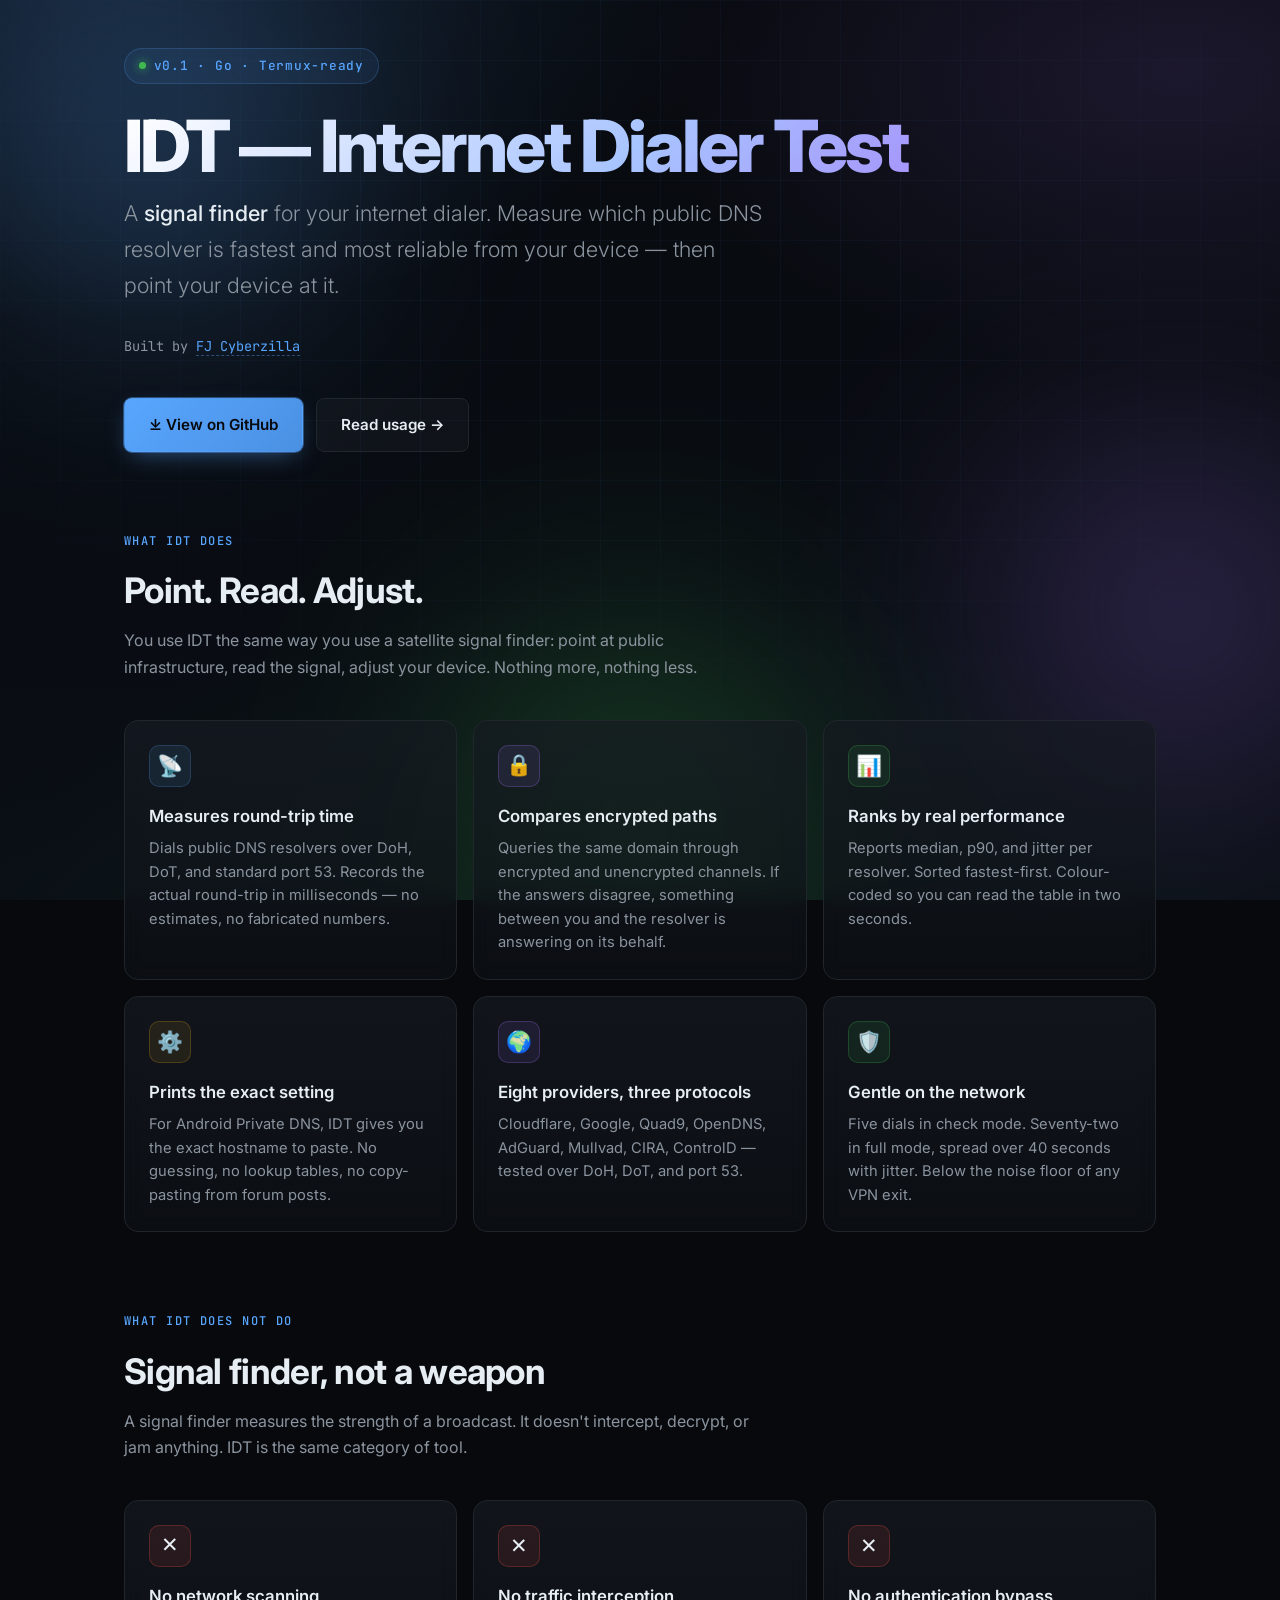
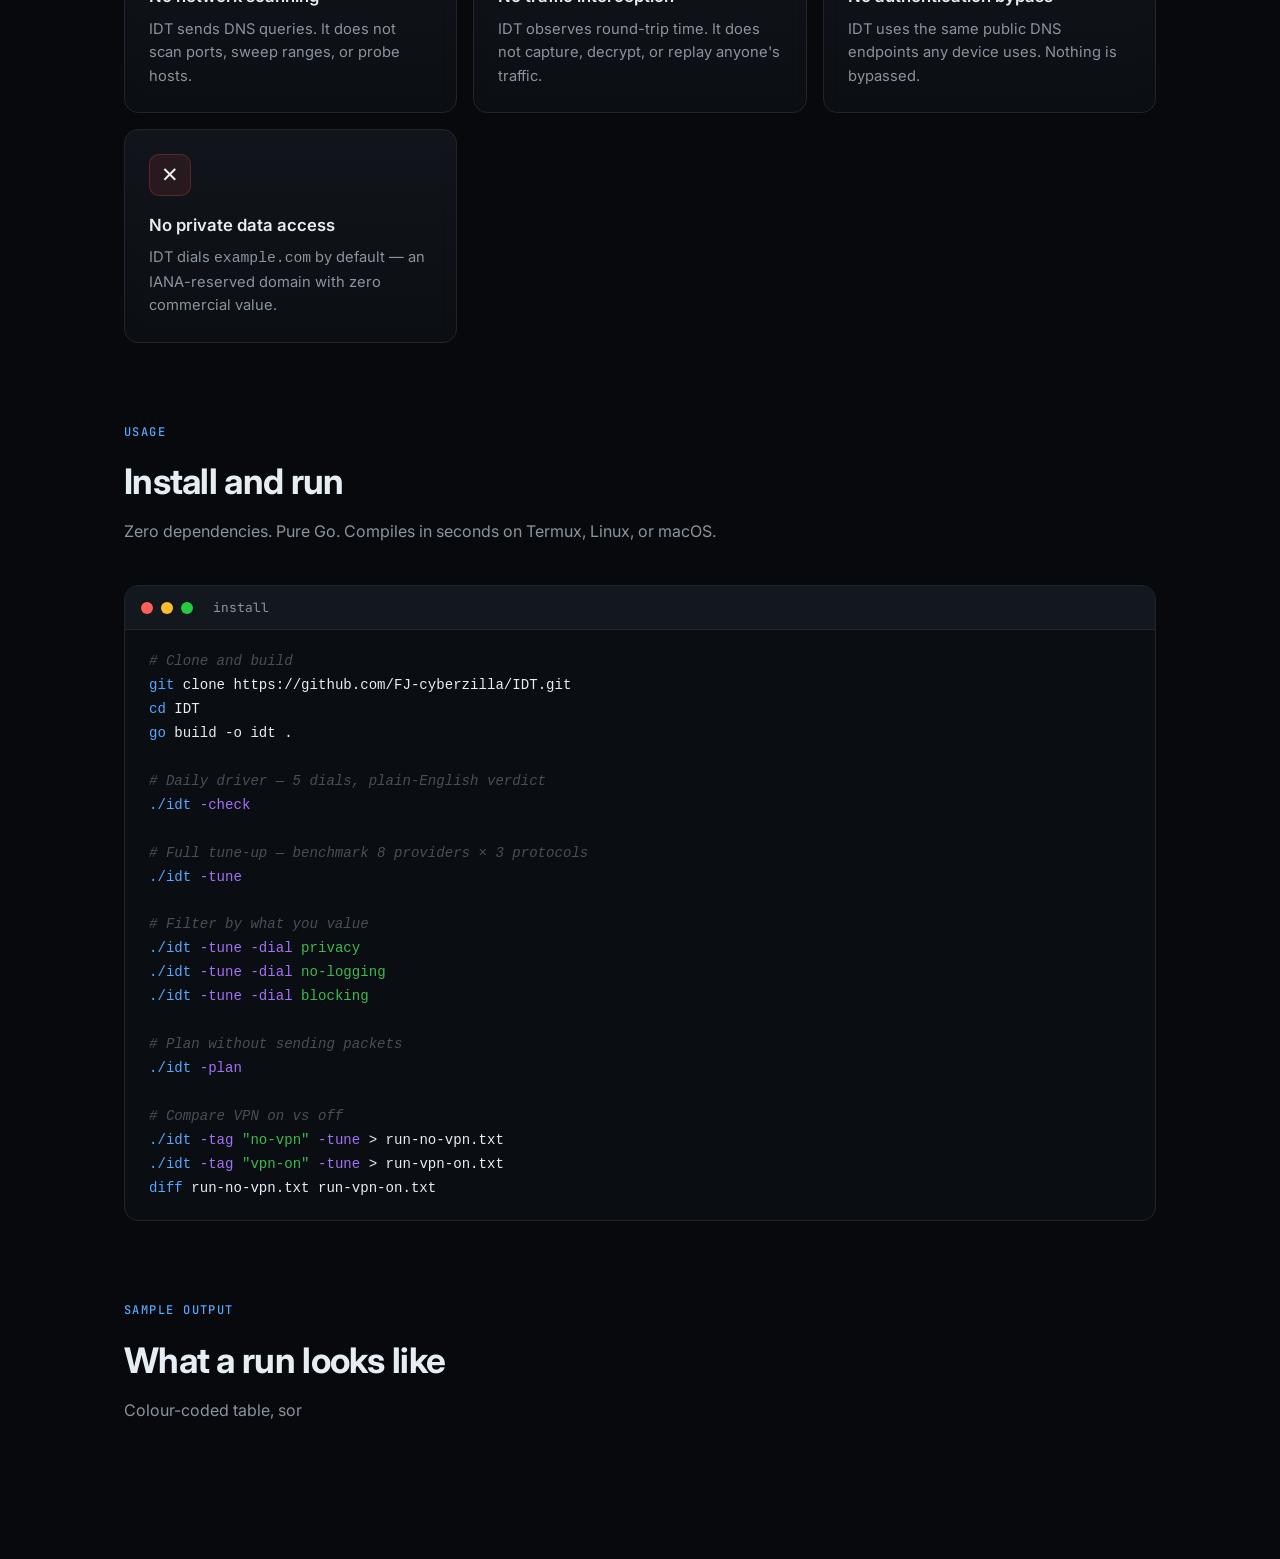
==== docs/index.html @ e96a825e "Add initial HTML structure for IDT documentation This commit adds the initial HTML structure and sty" ====
<!DOCTYPE html>
<html lang="en">
<head>
<meta charset="utf-8">
<meta name="viewport" content="width=device-width, initial-scale=1">
<title>IDT — Internet Dialer Test · by FJ Cyberzilla</title>
<meta name="description" content="A signal finder for your internet dialer. Measure which public DNS resolver is fastest and most reliable from your device. By FJ Cyberzilla.">
<meta name="author" content="FJ Cyberzilla">

<link rel="preconnect" href="https://fonts.googleapis.com">
<link rel="preconnect" href="https://fonts.gstatic.com" crossorigin>
<link href="https://fonts.googleapis.com/css2?family=Inter:wght@300;400;500;600;700;800&family=JetBrains+Mono:wght@400;500;600&display=swap" rel="stylesheet">

<style>
  :root {
    --bg-0: #07090d;
    --bg-1: #0d1117;
    --bg-2: #161b22;
    --fg: #e6edf3;
    --fg-dim: #8b949e;
    --fg-faint: #484f58;
    --accent: #58a6ff;
    --accent-2: #a371f7;
    --accent-3: #3fb950;
    --warn: #d29922;
    --danger: #f85149;
    --border: #21262d;
    --border-glow: rgba(88, 166, 255, 0.35);
    --code-bg: #0a0d12;
    --radius: 14px;
    --radius-sm: 8px;
  }

  * { box-sizing: border-box; margin: 0; padding: 0; }

  html { scroll-behavior: smooth; }

  body {
    font-family: 'Inter', -apple-system, BlinkMacSystemFont, "Segoe UI", sans-serif;
    font-weight: 400;
    background: var(--bg-0);
    color: var(--fg);
    line-height: 1.65;
    -webkit-font-smoothing: antialiased;
    overflow-x: hidden;
  }

  /* ── Advanced animated background ───────────────────────── */
  .bg-layer {
    position: fixed;
    inset: 0;
    z-index: -1;
    overflow: hidden;
  }

  .bg-gradient {
    position: absolute;
    inset: -20%;
    background:
      radial-gradient(ellipse 60% 50% at 20% 10%, rgba(88, 166, 255, 0.15), transparent 60%),
      radial-gradient(ellipse 50% 40% at 80% 20%, rgba(163, 113, 247, 0.13), transparent 60%),
      radial-gradient(ellipse 70% 60% at 50% 100%, rgba(63, 185, 80, 0.08), transparent 65%),
      linear-gradient(180deg, #07090d 0%, #0a0f16 100%);
    animation: drift 30s ease-in-out infinite alternate;
  }

  @keyframes drift {
    0%   { transform: translate(0, 0) scale(1); }
    100% { transform: translate(-3%, -2%) scale(1.05); }
  }

  .bg-grid {
    position: absolute;
    inset: 0;
    background-image:
      linear-gradient(rgba(88, 166, 255, 0.045) 1px, transparent 1px),
      linear-gradient(90deg, rgba(88, 166, 255, 0.045) 1px, transparent 1px);
    background-size: 60px 60px;
    mask-image: radial-gradient(ellipse 70% 60% at 50% 30%, #000 40%, transparent 100%);
    -webkit-mask-image: radial-gradient(ellipse 70% 60% at 50% 30%, #000 40%, transparent 100%);
  }

  .bg-glow {
    position: absolute;
    width: 500px;
    height: 500px;
    border-radius: 50%;
    filter: blur(120px);
    opacity: 0.4;
    animation: pulse 8s ease-in-out infinite;
  }

  .bg-glow.a {
    top: -100px; left: -100px;
    background: radial-gradient(circle, #58a6ff 0%, transparent 70%);
    animation-delay: 0s;
  }

  .bg-glow.b {
    top: 40%; right: -150px;
    background: radial-gradient(circle, #a371f7 0%, transparent 70%);
    animation-delay: 3s;
  }

  .bg-glow.c {
    bottom: -150px; left: 30%;
    background: radial-gradient(circle, #3fb950 0%, transparent 70%);
    animation-delay: 5s;
  }

  @keyframes pulse {
    0%, 100% { opacity: 0.3; transform: scale(1); }
    50%      { opacity: 0.55; transform: scale(1.08); }
  }

  /* ── Layout ────────────────────────────────────────────── */
  .wrap {
    max-width: 1080px;
    margin: 0 auto;
    padding: 3rem 1.5rem 6rem;
    position: relative;
    z-index: 1;
  }

  /* ── Header ────────────────────────────────────────────── */
  header { margin-bottom: 4rem; }

  .eyebrow {
    display: inline-flex;
    align-items: center;
    gap: 0.5rem;
    font-family: 'JetBrains Mono', monospace;
    font-size: 0.8rem;
    font-weight: 500;
    letter-spacing: 0.06em;
    color: var(--accent);
    background: rgba(88, 166, 255, 0.08);
    border: 1px solid rgba(88, 166, 255, 0.2);
    padding: 0.4rem 0.85rem;
    border-radius: 999px;
    margin-bottom: 1.5rem;
  }

  .eyebrow .dot {
    width: 7px;
    height: 7px;
    border-radius: 50%;
    background: var(--accent-3);
    box-shadow: 0 0 10px var(--accent-3);
    animation: blink 2s ease-in-out infinite;
  }

  @keyframes blink {
    0%, 100% { opacity: 1; }
    50%      { opacity: 0.4; }
  }

  h1 {
    font-size: clamp(2.5rem, 6vw, 4.5rem);
    font-weight: 800;
    letter-spacing: -0.04em;
    line-height: 1.05;
    margin-bottom: 0.8rem;
    background: linear-gradient(135deg, #ffffff 0%, #a8c4ff 50%, #a371f7 100%);
    -webkit-background-clip: text;
    background-clip: text;
    -webkit-text-fill-color: transparent;
  }

  .tagline {
    font-size: clamp(1.05rem, 2vw, 1.35rem);
    color: var(--fg-dim);
    font-weight: 300;
    max-width: 640px;
    margin-bottom: 2rem;
  }

  .tagline strong {
    color: var(--fg);
    font-weight: 500;
  }

  .author-line {
    font-family: 'JetBrains Mono', monospace;
    font-size: 0.85rem;
    color: var(--fg-dim);
    margin-bottom: 2.5rem;
  }

  .author-line a {
    color: var(--accent);
    text-decoration: none;
    border-bottom: 1px dashed rgba(88, 166, 255, 0.4);
    transition: all 0.2s;
  }

  .author-line a:hover {
    color: #79b8ff;
    border-bottom-color: var(--accent);
  }

  /* ── CTA buttons ───────────────────────────────────────── */
  .cta-row {
    display: flex;
    gap: 0.8rem;
    flex-wrap: wrap;
    margin-bottom: 1rem;
  }

  .btn {
    display: inline-flex;
    align-items: center;
    gap: 0.5rem;
    padding: 0.85rem 1.5rem;
    border-radius: var(--radius-sm);
    font-size: 0.95rem;
    font-weight: 600;
    text-decoration: none;
    transition: all 0.2s ease;
    border: 1px solid transparent;
    font-family: inherit;
  }

  .btn-primary {
    background: linear-gradient(135deg, #58a6ff 0%, #4a90e2 100%);
    color: #07090d;
    box-shadow: 0 0 0 1px rgba(88, 166, 255, 0.4), 0 8px 24px -8px rgba(88, 166, 255, 0.5);
  }

  .btn-primary:hover {
    transform: translateY(-2px);
    box-shadow: 0 0 0 1px rgba(88, 166, 255, 0.6), 0 12px 32px -8px rgba(88, 166, 255, 0.7);
  }

  .btn-ghost {
    background: rgba(255, 255, 255, 0.03);
    color: var(--fg);
    border-color: var(--border);
  }

  .btn-ghost:hover {
    background: rgba(255, 255, 255, 0.06);
    border-color: var(--fg-faint);
    transform: translateY(-2px);
  }

  /* ── Section headers ──────────────────────────────────── */
  .section-label {
    font-family: 'JetBrains Mono', monospace;
    font-size: 0.75rem;
    font-weight: 500;
    letter-spacing: 0.12em;
    text-transform: uppercase;
    color: var(--accent);
    margin-bottom: 0.6rem;
  }

  h2 {
    font-size: clamp(1.6rem, 3.5vw, 2.2rem);
    font-weight: 700;
    letter-spacing: -0.02em;
    margin-bottom: 0.5rem;
    color: var(--fg);
  }

  .section-intro {
    color: var(--fg-dim);
    max-width: 640px;
    margin-bottom: 2.5rem;
    font-size: 1rem;
  }

  section { margin-top: 5rem; }

  /* ── Tiles grid ────────────────────────────────────────── */
  .tiles {
    display: grid;
    grid-template-columns: repeat(auto-fit, minmax(260px, 1fr));
    gap: 1rem;
  }

  .tile {
    background: linear-gradient(180deg, rgba(22, 27, 34, 0.7) 0%, rgba(13, 17, 23, 0.7) 100%);
    border: 1px solid var(--border);
    border-radius: var(--radius);
    padding: 1.5rem;
    position: relative;
    overflow: hidden;
    transition: all 0.3s ease;
    backdrop-filter: blur(10px);
  }

  .tile::before {
    content: '';
    position: absolute;
    top: 0; left: 0; right: 0;
    height: 1px;
    background: linear-gradient(90deg, transparent, var(--border-glow), transparent);
    opacity: 0;
    transition: opacity 0.3s;
  }

  .tile:hover {
    border-color: rgba(88, 166, 255, 0.3);
    transform: translateY(-4px);
    box-shadow: 0 20px 40px -20px rgba(88, 166, 255, 0.25);
  }

  .tile:hover::before { opacity: 1; }

  .tile-icon {
    width: 42px;
    height: 42px;
    border-radius: 10px;
    display: flex;
    align-items: center;
    justify-content: center;
    margin-bottom: 1rem;
    font-size: 1.3rem;
    background: rgba(88, 166, 255, 0.1);
    border: 1px solid rgba(88, 166, 255, 0.2);
  }

  .tile-icon.purple { background: rgba(163, 113, 247, 0.1); border-color: rgba(163, 113, 247, 0.25); }
  .tile-icon.green  { background: rgba(63, 185, 80, 0.1);  border-color: rgba(63, 185, 80, 0.25); }
  .tile-icon.warn   { background: rgba(210, 153, 34, 0.1); border-color: rgba(210, 153, 34, 0.25); }
  .tile-icon.danger { background: rgba(248, 81, 73, 0.1);  border-color: rgba(248, 81, 73, 0.25); }

  .tile h3 {
    font-size: 1.05rem;
    font-weight: 600;
    margin-bottom: 0.4rem;
    color: var(--fg);
  }

  .tile p {
    font-size: 0.92rem;
    color: var(--fg-dim);
    line-height: 1.6;
  }

  /* ── Code block ───────────────────────────────────────── */
  .code-window {
    background: var(--code-bg);
    border: 1px solid var(--border);
    border-radius: var(--radius);
    overflow: hidden;
    font-family: 'JetBrains Mono', monospace;
  }

  .code-header {
    display: flex;
    align-items: center;
    gap: 0.5rem;
    padding: 0.7rem 1rem;
    background: rgba(22, 27, 34, 0.8);
    border-bottom: 1px solid var(--border);
  }

  .dot-r, .dot-y, .dot-g {
    width: 12px; height: 12px; border-radius: 50%;
  }
  .dot-r { background: #ff5f56; }
  .dot-y { background: #ffbd2e; }
  .dot-g { background: #27c93f; }

  .code-title {
    margin-left: 0.75rem;
    font-size: 0.8rem;
    color: var(--fg-dim);
  }

  pre {
    padding: 1.25rem 1.5rem;
    overflow-x: auto;
    font-size: 0.88rem;
    line-height: 1.7;
    color: var(--fg);
  }

  pre code { font-family: inherit; }

  .c-comment { color: var(--fg-faint); font-style: italic; }
  .c-cmd     { color: var(--accent); }
  .c-flag    { color: var(--accent-2); }
  .c-str     { color: var(--accent-3); }
  .c-ok      { color: var(--accent-3); }
  .c-warn    { color: var(--warn); }
  .c-bad     { color: var(--danger); }

  /* ── Demo table ───────────────────────────────────────── */
  .demo-table {
    background: var(--code-bg);
    border: 1px solid var(--border);
    border-radius: var(--radius);
    overflow: hidden;
    font-family: 'JetBrains Mono', monospace;
    font-size: 0.82rem;
  }

  .demo-table table {
    width: 100%;
    border-collapse: collapse;
  }

  .demo-table th {
    text-align: left;
    padding: 0.75rem 1rem;
    background: rgba(22, 27, 34, 0.9);
    color: var(--fg-dim);
    font-weight: 500;
    font-size: 0.75rem;
    letter-spacing: 0.05em;
    text-transform: uppercase;
    border-bottom: 1px solid var(--border);
  }

  .demo-table td {
    padding: 0.65rem 1rem;
    border-bottom: 1px solid rgba(33, 38, 45, 0.5);
    color: var(--fg);
  }

  .demo-table tr:last-child td { border-bottom: none; }

  .demo-table tr:hover td { background: rgba(88, 166, 255, 0.04); }

  .proto { color: var(--fg-dim); }
  .ms-ok { color: var(--accent-3); }
  .ms-warn { color: var(--warn); }
  .verdict-ok { color: var(--accent-3); }
  .verdict-bad { color: var(--danger); }

  /* ── Author card ──────────────────────────────────────── */
  .author-card {
    display: flex;
    align-items: center;
    gap: 1.25rem;
    padding: 1.5rem;
    background: linear-gradient(135deg, rgba(88, 166, 255, 0.06) 0%, rgba(163, 113, 247, 0.06) 100%);
    border: 1px solid var(--border);
    border-radius: var(--radius);
    margin-top: 5rem;
  }

  .author-avatar {
    width: 56px;
    height: 56px;
    border-radius: 14px;
    background: linear-gradient(135deg, #58a6ff 0%, #a371f7 100%);
    display: flex;
    align-items: center;
    justify-content: center;
    font-weight: 800;
    font-size: 1.3rem;
    color: #07090d;
    flex-shrink: 0;
    box-shadow: 0 0 30px rgba(88, 166, 255, 0.4);
  }

  .author-info h4 {
    font-size: 1.05rem;
    font-weight: 600;
    margin-bottom: 0.15rem;
  }

  .author-info p {
    font-size: 0.85rem;
    color: var(--fg-dim);
  }

  .author-info a {
    color: var(--accent);
    text-decoration: none;
  }

  .author-info a:hover { text-decoration: underline; }

  /* ── Footer ───────────────────────────────────────────── */
  footer {
    margin-top: 5rem;
    padding-top: 2rem;
    border-top: 1px solid var(--border);
    display: flex;
    justify-content: space-between;
    align-items: center;
    flex-wrap: wrap;
    gap: 1rem;
    font-size: 0.85rem;
    color: var(--fg-dim);
  }

  footer a {
    color: var(--accent);
    text-decoration: none;
  }

  footer a:hover { text-decoration: underline; }

  /* ── Responsive ───────────────────────────────────────── */
  @media (max-width: 640px) {
    .wrap { padding: 2rem 1rem 4rem; }
    section { margin-top: 3.5rem; }
    .author-card { flex-direction: column; text-align: center; }
    footer { flex-direction: column; text-align: center; }
  }
</style>
</head>
<body>

<!-- Advanced animated background -->
<div class="bg-layer" aria-hidden="true">
  <div class="bg-gradient"></div>
  <div class="bg-grid"></div>
  <div class="bg-glow a"></div>
  <div class="bg-glow b"></div>
  <div class="bg-glow c"></div>
</div>

<div class="wrap">

  <!-- ── Header ─────────────────────────────────────────── -->
  <header>
    <div class="eyebrow">
      <span class="dot"></span>
      <span>v0.1 · Go · Termux-ready</span>
    </div>

    <h1>IDT — Internet Dialer Test</h1>

    <p class="tagline">
      A <strong>signal finder</strong> for your internet dialer.
      Measure which public DNS resolver is fastest and most reliable
      from your device — then point your device at it.
    </p>

    <p class="author-line">
      Built by <a href="https://github.com/FJ-cyberzilla">FJ Cyberzilla</a>
    </p>

    <div class="cta-row">
      <a class="btn btn-primary" href="https://github.com/FJ-cyberzilla/IDT">
        ⤓ View on GitHub
      </a>
      <a class="btn btn-ghost" href="#usage">
        Read usage →
      </a>
    </div>
  </header>

  <!-- ── What it does ───────────────────────────────────── -->
  <section id="what">
    <div class="section-label">What IDT does</div>
    <h2>Point. Read. Adjust.</h2>
    <p class="section-intro">
      You use IDT the same way you use a satellite signal finder:
      point at public infrastructure, read the signal, adjust your device.
      Nothing more, nothing less.
    </p>

    <div class="tiles">

      <div class="tile">
        <div class="tile-icon">📡</div>
        <h3>Measures round-trip time</h3>
        <p>
          Dials public DNS resolvers over DoH, DoT, and standard port 53.
          Records the actual round-trip in milliseconds — no estimates,
          no fabricated numbers.
        </p>
      </div>

      <div class="tile">
        <div class="tile-icon purple">🔒</div>
        <h3>Compares encrypted paths</h3>
        <p>
          Queries the same domain through encrypted and unencrypted channels.
          If the answers disagree, something between you and the resolver
          is answering on its behalf.
        </p>
      </div>

      <div class="tile">
        <div class="tile-icon green">📊</div>
        <h3>Ranks by real performance</h3>
        <p>
          Reports median, p90, and jitter per resolver. Sorted fastest-first.
          Colour-coded so you can read the table in two seconds.
        </p>
      </div>

      <div class="tile">
        <div class="tile-icon warn">⚙️</div>
        <h3>Prints the exact setting</h3>
        <p>
          For Android Private DNS, IDT gives you the exact hostname to paste.
          No guessing, no lookup tables, no copy-pasting from forum posts.
        </p>
      </div>

      <div class="tile">
        <div class="tile-icon purple">🌍</div>
        <h3>Eight providers, three protocols</h3>
        <p>
          Cloudflare, Google, Quad9, OpenDNS, AdGuard, Mullvad, CIRA,
          ControlD — tested over DoH, DoT, and port 53.
        </p>
      </div>

      <div class="tile">
        <div class="tile-icon green">🛡️</div>
        <h3>Gentle on the network</h3>
        <p>
          Five dials in check mode. Seventy-two in full mode, spread over
          40 seconds with jitter. Below the noise floor of any VPN exit.
        </p>
      </div>

    </div>
  </section>

  <!-- ── What it doesn't do ──────────────────────────────── -->
  <section id="not">
    <div class="section-label">What IDT does not do</div>
    <h2>Signal finder, not a weapon</h2>
    <p class="section-intro">
      A signal finder measures the strength of a broadcast. It doesn't
      intercept, decrypt, or jam anything. IDT is the same category of tool.
    </p>

    <div class="tiles">

      <div class="tile">
        <div class="tile-icon danger">✕</div>
        <h3>No network scanning</h3>
        <p>IDT sends DNS queries. It does not scan ports, sweep ranges, or probe hosts.</p>
      </div>

      <div class="tile">
        <div class="tile-icon danger">✕</div>
        <h3>No traffic interception</h3>
        <p>IDT observes round-trip time. It does not capture, decrypt, or replay anyone's traffic.</p>
      </div>

      <div class="tile">
        <div class="tile-icon danger">✕</div>
        <h3>No authentication bypass</h3>
        <p>IDT uses the same public DNS endpoints any device uses. Nothing is bypassed.</p>
      </div>

      <div class="tile">
        <div class="tile-icon danger">✕</div>
        <h3>No private data access</h3>
        <p>IDT dials <code>example.com</code> by default — an IANA-reserved domain with zero commercial value.</p>
      </div>

    </div>
  </section>

  <!-- ── Usage ──────────────────────────────────────────── -->
  <section id="usage">
    <div class="section-label">Usage</div>
    <h2>Install and run</h2>
    <p class="section-intro">
      Zero dependencies. Pure Go. Compiles in seconds on Termux, Linux, or macOS.
    </p>

    <div class="code-window">
      <div class="code-header">
        <span class="dot-r"></span><span class="dot-y"></span><span class="dot-g"></span>
        <span class="code-title">install</span>
      </div>
      <pre><code><span class="c-comment"># Clone and build</span>
<span class="c-cmd">git</span> clone https://github.com/FJ-cyberzilla/IDT.git
<span class="c-cmd">cd</span> IDT
<span class="c-cmd">go</span> build -o idt .

<span class="c-comment"># Daily driver — 5 dials, plain-English verdict</span>
<span class="c-cmd">./idt</span> <span class="c-flag">-check</span>

<span class="c-comment"># Full tune-up — benchmark 8 providers × 3 protocols</span>
<span class="c-cmd">./idt</span> <span class="c-flag">-tune</span>

<span class="c-comment"># Filter by what you value</span>
<span class="c-cmd">./idt</span> <span class="c-flag">-tune</span> <span class="c-flag">-dial</span> <span class="c-str">privacy</span>
<span class="c-cmd">./idt</span> <span class="c-flag">-tune</span> <span class="c-flag">-dial</span> <span class="c-str">no-logging</span>
<span class="c-cmd">./idt</span> <span class="c-flag">-tune</span> <span class="c-flag">-dial</span> <span class="c-str">blocking</span>

<span class="c-comment"># Plan without sending packets</span>
<span class="c-cmd">./idt</span> <span class="c-flag">-plan</span>

<span class="c-comment"># Compare VPN on vs off</span>
<span class="c-cmd">./idt</span> <span class="c-flag">-tag</span> <span class="c-str">"no-vpn"</span> <span class="c-flag">-tune</span> &gt; run-no-vpn.txt
<span class="c-cmd">./idt</span> <span class="c-flag">-tag</span> <span class="c-str">"vpn-on"</span> <span class="c-flag">-tune</span> &gt; run-vpn-on.txt
<span class="c-cmd">diff</span> run-no-vpn.txt run-vpn-on.txt</code></pre>
    </div>
  </section>

  <!-- ── Sample output ──────────────────────────────────── -->
  <section id="output">
    <div class="section-label">Sample output</div>
    <h2>What a run looks like</h2>
    <p class="section-intro">
      Colour-coded table, sor
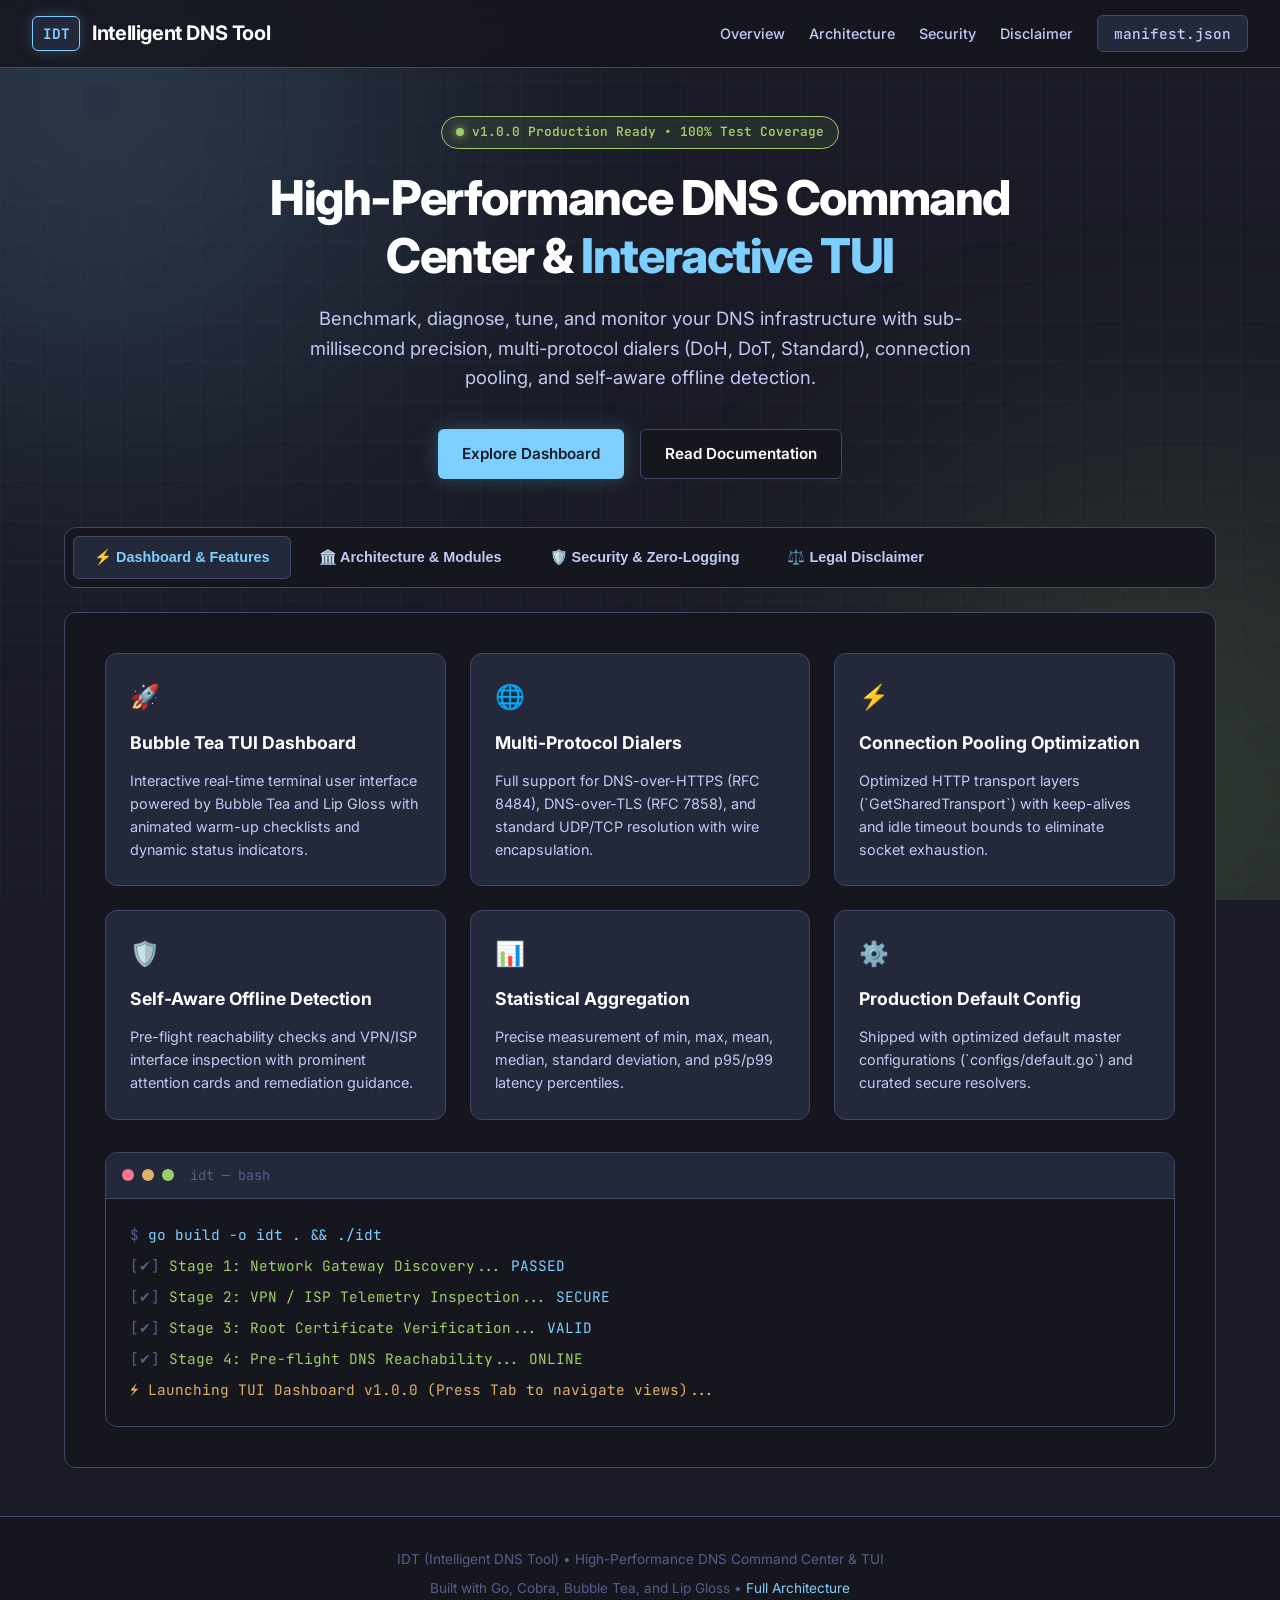
==== commit 48501dbf: "refactor(runner): optimize concurrency bounding and slice pre-allocation - Pre-acquire semaphore tok" ====
--- a/docs/index.html
+++ b/docs/index.html
@@ -3,32 +3,33 @@
 <head>
 <meta charset="utf-8">
 <meta name="viewport" content="width=device-width, initial-scale=1">
-<title>IDT — Internet Dialer Test · by FJ Cyberzilla</title>
-<meta name="description" content="A signal finder for your internet dialer. Measure which public DNS resolver is fastest and most reliable from your device. By FJ Cyberzilla.">
-<meta name="author" content="FJ Cyberzilla">
+<title>IDT — Intelligent DNS Tool & TUI Command Center</title>
+<meta name="description" content="Professional CLI command center and real-time interactive TUI dashboard for DNS benchmarking, diagnostics, tuning, and monitoring.">
+<meta name="author" content="IDT Engineering Team">
 
 <link rel="preconnect" href="https://fonts.googleapis.com">
 <link rel="preconnect" href="https://fonts.gstatic.com" crossorigin>
-<link href="https://fonts.googleapis.com/css2?family=Inter:wght@300;400;500;600;700;800&family=JetBrains+Mono:wght@400;500;600&display=swap" rel="stylesheet">
+<link href="https://fonts.googleapis.com/css2?family=Inter:wght@300;400;500;600;700;800&family=JetBrains+Mono:wght@400;500;600;700&display=swap" rel="stylesheet">
 
 <style>
   :root {
-    --bg-0: #07090d;
-    --bg-1: #0d1117;
-    --bg-2: #161b22;
-    --fg: #e6edf3;
-    --fg-dim: #8b949e;
-    --fg-faint: #484f58;
-    --accent: #58a6ff;
-    --accent-2: #a371f7;
-    --accent-3: #3fb950;
-    --warn: #d29922;
-    --danger: #f85149;
-    --border: #21262d;
-    --border-glow: rgba(88, 166, 255, 0.35);
-    --code-bg: #0a0d12;
-    --radius: 14px;
-    --radius-sm: 8px;
+    --bg-base: #1A1B26;
+    --bg-card: #16161E;
+    --bg-elevated: #24283B;
+    --fg: #C0CAF5;
+    --fg-muted: #565F89;
+    --fg-bright: #FFFFFF;
+    --accent: #7DCFFF;
+    --accent-glow: rgba(125, 207, 255, 0.25);
+    --success: #9ECE6A;
+    --warn: #E0AF68;
+    --danger: #F7768E;
+    --border: #414868;
+    --border-active: #7DCFFF;
+    --radius: 12px;
+    --radius-sm: 6px;
+    --font-sans: 'Inter', -apple-system, BlinkMacSystemFont, "Segoe UI", sans-serif;
+    --font-mono: 'JetBrains Mono', monospace;
   }
 
   * { box-sizing: border-box; margin: 0; padding: 0; }
@@ -36,458 +37,419 @@
   html { scroll-behavior: smooth; }
 
   body {
-    font-family: 'Inter', -apple-system, BlinkMacSystemFont, "Segoe UI", sans-serif;
-    font-weight: 400;
-    background: var(--bg-0);
+    font-family: var(--font-sans);
+    background-color: var(--bg-base);
     color: var(--fg);
-    line-height: 1.65;
-    -webkit-font-smoothing: antialiased;
+    line-height: 1.6;
+    min-height: 100vh;
+    display: flex;
+    flex-direction: column;
     overflow-x: hidden;
   }
 
-  /* ── Advanced animated background ───────────────────────── */
-  .bg-layer {
+  /* Background Glow & Grid */
+  .bg-effects {
     position: fixed;
     inset: 0;
     z-index: -1;
     overflow: hidden;
-  }
-
-  .bg-gradient {
+    pointer-events: none;
+  }
+
+  .glow-orb {
     position: absolute;
-    inset: -20%;
-    background:
-      radial-gradient(ellipse 60% 50% at 20% 10%, rgba(88, 166, 255, 0.15), transparent 60%),
-      radial-gradient(ellipse 50% 40% at 80% 20%, rgba(163, 113, 247, 0.13), transparent 60%),
-      radial-gradient(ellipse 70% 60% at 50% 100%, rgba(63, 185, 80, 0.08), transparent 65%),
-      linear-gradient(180deg, #07090d 0%, #0a0f16 100%);
-    animation: drift 30s ease-in-out infinite alternate;
-  }
-
-  @keyframes drift {
-    0%   { transform: translate(0, 0) scale(1); }
-    100% { transform: translate(-3%, -2%) scale(1.05); }
-  }
-
-  .bg-grid {
+    width: 600px;
+    height: 600px;
+    border-radius: 50%;
+    filter: blur(140px);
+    opacity: 0.18;
+  }
+
+  .glow-orb.cyan {
+    top: -200px; left: -200px;
+    background: var(--accent);
+  }
+
+  .glow-orb.green {
+    bottom: -200px; right: -200px;
+    background: var(--success);
+  }
+
+  .grid-pattern {
     position: absolute;
     inset: 0;
     background-image:
-      linear-gradient(rgba(88, 166, 255, 0.045) 1px, transparent 1px),
-      linear-gradient(90deg, rgba(88, 166, 255, 0.045) 1px, transparent 1px);
-    background-size: 60px 60px;
-    mask-image: radial-gradient(ellipse 70% 60% at 50% 30%, #000 40%, transparent 100%);
-    -webkit-mask-image: radial-gradient(ellipse 70% 60% at 50% 30%, #000 40%, transparent 100%);
-  }
-
-  .bg-glow {
-    position: absolute;
-    width: 500px;
-    height: 500px;
+      linear-gradient(rgba(86, 95, 137, 0.08) 1px, transparent 1px),
+      linear-gradient(90deg, rgba(86, 95, 137, 0.08) 1px, transparent 1px);
+    background-size: 40px 40px;
+  }
+
+  /* Header & Navigation */
+  header {
+    background: rgba(22, 22, 30, 0.85);
+    backdrop-filter: blur(12px);
+    border-bottom: 1px solid var(--border);
+    position: sticky;
+    top: 0;
+    z-index: 100;
+    padding: 1rem 2rem;
+    display: flex;
+    justify-content: space-between;
+    align-items: center;
+  }
+
+  .logo-area {
+    display: flex;
+    align-items: center;
+    gap: 0.75rem;
+  }
+
+  .logo-badge {
+    background: var(--bg-elevated);
+    border: 1px solid var(--accent);
+    color: var(--accent);
+    font-family: var(--font-mono);
+    font-weight: 700;
+    font-size: 0.9rem;
+    padding: 0.3rem 0.6rem;
+    border-radius: var(--radius-sm);
+    box-shadow: 0 0 15px var(--accent-glow);
+  }
+
+  .logo-title {
+    font-size: 1.25rem;
+    font-weight: 700;
+    color: var(--fg-bright);
+    letter-spacing: -0.02em;
+  }
+
+  .nav-links {
+    display: flex;
+    gap: 1.5rem;
+    list-style: none;
+    align-items: center;
+  }
+
+  .nav-links a {
+    color: var(--fg);
+    text-decoration: none;
+    font-size: 0.9rem;
+    font-weight: 500;
+    transition: color 0.2s;
+  }
+
+  .nav-links a:hover {
+    color: var(--accent);
+  }
+
+  .btn-terminal {
+    background: var(--bg-elevated);
+    border: 1px solid var(--border);
+    color: var(--accent);
+    padding: 0.5rem 1rem;
+    border-radius: var(--radius-sm);
+    font-family: var(--font-mono);
+    font-size: 0.85rem;
+    cursor: pointer;
+    transition: all 0.2s;
+    text-decoration: none;
+  }
+
+  .btn-terminal:hover {
+    border-color: var(--accent);
+    background: rgba(125, 207, 255, 0.1);
+  }
+
+  /* Main Container */
+  main {
+    max-width: 1200px;
+    margin: 0 auto;
+    padding: 3rem 1.5rem;
+    width: 100%;
+    flex: 1;
+    display: flex;
+    flex-direction: column;
+    gap: 3rem;
+  }
+
+  /* Hero Section */
+  .hero {
+    text-align: center;
+    display: flex;
+    flex-direction: column;
+    gap: 1.25rem;
+    align-items: center;
+  }
+
+  .hero-tag {
+    display: inline-flex;
+    align-items: center;
+    gap: 0.5rem;
+    background: rgba(158, 206, 106, 0.1);
+    border: 1px solid var(--success);
+    color: var(--success);
+    padding: 0.35rem 0.85rem;
+    border-radius: 50px;
+    font-size: 0.8rem;
+    font-weight: 600;
+    font-family: var(--font-mono);
+  }
+
+  .hero-tag .dot {
+    width: 8px;
+    height: 8px;
+    background: var(--success);
     border-radius: 50%;
-    filter: blur(120px);
-    opacity: 0.4;
-    animation: pulse 8s ease-in-out infinite;
-  }
-
-  .bg-glow.a {
-    top: -100px; left: -100px;
-    background: radial-gradient(circle, #58a6ff 0%, transparent 70%);
-    animation-delay: 0s;
-  }
-
-  .bg-glow.b {
-    top: 40%; right: -150px;
-    background: radial-gradient(circle, #a371f7 0%, transparent 70%);
-    animation-delay: 3s;
-  }
-
-  .bg-glow.c {
-    bottom: -150px; left: 30%;
-    background: radial-gradient(circle, #3fb950 0%, transparent 70%);
-    animation-delay: 5s;
-  }
-
-  @keyframes pulse {
-    0%, 100% { opacity: 0.3; transform: scale(1); }
-    50%      { opacity: 0.55; transform: scale(1.08); }
-  }
-
-  /* ── Layout ────────────────────────────────────────────── */
-  .wrap {
-    max-width: 1080px;
-    margin: 0 auto;
-    padding: 3rem 1.5rem 6rem;
-    position: relative;
-    z-index: 1;
-  }
-
-  /* ── Header ────────────────────────────────────────────── */
-  header { margin-bottom: 4rem; }
-
-  .eyebrow {
-    display: inline-flex;
-    align-items: center;
-    gap: 0.5rem;
-    font-family: 'JetBrains Mono', monospace;
-    font-size: 0.8rem;
-    font-weight: 500;
-    letter-spacing: 0.06em;
+    box-shadow: 0 0 8px var(--success);
+  }
+
+  .hero h1 {
+    font-size: 3rem;
+    font-weight: 800;
+    color: var(--fg-bright);
+    letter-spacing: -0.03em;
+    max-width: 800px;
+    line-height: 1.2;
+  }
+
+  .hero h1 span {
     color: var(--accent);
-    background: rgba(88, 166, 255, 0.08);
-    border: 1px solid rgba(88, 166, 255, 0.2);
-    padding: 0.4rem 0.85rem;
-    border-radius: 999px;
-    margin-bottom: 1.5rem;
-  }
-
-  .eyebrow .dot {
-    width: 7px;
-    height: 7px;
-    border-radius: 50%;
-    background: var(--accent-3);
-    box-shadow: 0 0 10px var(--accent-3);
-    animation: blink 2s ease-in-out infinite;
-  }
-
-  @keyframes blink {
-    0%, 100% { opacity: 1; }
-    50%      { opacity: 0.4; }
-  }
-
-  h1 {
-    font-size: clamp(2.5rem, 6vw, 4.5rem);
-    font-weight: 800;
-    letter-spacing: -0.04em;
-    line-height: 1.05;
-    margin-bottom: 0.8rem;
-    background: linear-gradient(135deg, #ffffff 0%, #a8c4ff 50%, #a371f7 100%);
-    -webkit-background-clip: text;
-    background-clip: text;
-    -webkit-text-fill-color: transparent;
-  }
-
-  .tagline {
-    font-size: clamp(1.05rem, 2vw, 1.35rem);
-    color: var(--fg-dim);
-    font-weight: 300;
-    max-width: 640px;
-    margin-bottom: 2rem;
-  }
-
-  .tagline strong {
+  }
+
+  .hero p {
+    font-size: 1.15rem;
     color: var(--fg);
-    font-weight: 500;
-  }
-
-  .author-line {
-    font-family: 'JetBrains Mono', monospace;
-    font-size: 0.85rem;
-    color: var(--fg-dim);
-    margin-bottom: 2.5rem;
-  }
-
-  .author-line a {
-    color: var(--accent);
-    text-decoration: none;
-    border-bottom: 1px dashed rgba(88, 166, 255, 0.4);
-    transition: all 0.2s;
-  }
-
-  .author-line a:hover {
-    color: #79b8ff;
-    border-bottom-color: var(--accent);
-  }
-
-  /* ── CTA buttons ───────────────────────────────────────── */
-  .cta-row {
-    display: flex;
-    gap: 0.8rem;
-    flex-wrap: wrap;
-    margin-bottom: 1rem;
+    max-width: 700px;
+    font-weight: 400;
+  }
+
+  .hero-actions {
+    display: flex;
+    gap: 1rem;
+    margin-top: 1rem;
   }
 
   .btn {
     display: inline-flex;
     align-items: center;
     gap: 0.5rem;
-    padding: 0.85rem 1.5rem;
+    padding: 0.75rem 1.5rem;
     border-radius: var(--radius-sm);
+    font-weight: 600;
     font-size: 0.95rem;
+    text-decoration: none;
+    transition: all 0.2s;
+  }
+
+  .btn-primary {
+    background: var(--accent);
+    color: var(--bg-base);
+    box-shadow: 0 0 20px var(--accent-glow);
+  }
+
+  .btn-primary:hover {
+    background: #6cb9ff;
+    transform: translateY(-2px);
+  }
+
+  .btn-secondary {
+    background: var(--bg-card);
+    border: 1px solid var(--border);
+    color: var(--fg-bright);
+  }
+
+  .btn-secondary:hover {
+    border-color: var(--accent);
+    background: var(--bg-elevated);
+  }
+
+  /* Interactive Tabs Section */
+  .tabs-container {
+    display: flex;
+    flex-direction: column;
+    gap: 1.5rem;
+  }
+
+  .tabs-header {
+    display: flex;
+    gap: 0.5rem;
+    background: var(--bg-card);
+    padding: 0.5rem;
+    border-radius: var(--radius);
+    border: 1px solid var(--border);
+    overflow-x: auto;
+  }
+
+  .tab-btn {
+    background: transparent;
+    border: none;
+    color: var(--fg);
+    padding: 0.75rem 1.25rem;
+    border-radius: var(--radius-sm);
     font-weight: 600;
-    text-decoration: none;
-    transition: all 0.2s ease;
-    border: 1px solid transparent;
-    font-family: inherit;
-  }
-
-  .btn-primary {
-    background: linear-gradient(135deg, #58a6ff 0%, #4a90e2 100%);
-    color: #07090d;
-    box-shadow: 0 0 0 1px rgba(88, 166, 255, 0.4), 0 8px 24px -8px rgba(88, 166, 255, 0.5);
-  }
-
-  .btn-primary:hover {
-    transform: translateY(-2px);
-    box-shadow: 0 0 0 1px rgba(88, 166, 255, 0.6), 0 12px 32px -8px rgba(88, 166, 255, 0.7);
-  }
-
-  .btn-ghost {
-    background: rgba(255, 255, 255, 0.03);
-    color: var(--fg);
-    border-color: var(--border);
-  }
-
-  .btn-ghost:hover {
-    background: rgba(255, 255, 255, 0.06);
-    border-color: var(--fg-faint);
-    transform: translateY(-2px);
-  }
-
-  /* ── Section headers ──────────────────────────────────── */
-  .section-label {
-    font-family: 'JetBrains Mono', monospace;
-    font-size: 0.75rem;
-    font-weight: 500;
-    letter-spacing: 0.12em;
-    text-transform: uppercase;
+    font-size: 0.9rem;
+    cursor: pointer;
+    transition: all 0.2s;
+    white-space: nowrap;
+  }
+
+  .tab-btn:hover {
+    color: var(--fg-bright);
+    background: var(--bg-elevated);
+  }
+
+  .tab-btn.active {
+    background: var(--bg-elevated);
     color: var(--accent);
-    margin-bottom: 0.6rem;
-  }
-
-  h2 {
-    font-size: clamp(1.6rem, 3.5vw, 2.2rem);
-    font-weight: 700;
-    letter-spacing: -0.02em;
-    margin-bottom: 0.5rem;
-    color: var(--fg);
-  }
-
-  .section-intro {
-    color: var(--fg-dim);
-    max-width: 640px;
-    margin-bottom: 2.5rem;
-    font-size: 1rem;
-  }
-
-  section { margin-top: 5rem; }
-
-  /* ── Tiles grid ────────────────────────────────────────── */
-  .tiles {
+    border: 1px solid var(--border);
+  }
+
+  .tab-content {
+    display: none;
+    background: var(--bg-card);
+    border: 1px solid var(--border);
+    border-radius: var(--radius);
+    padding: 2.5rem;
+    animation: fadeIn 0.3s ease;
+  }
+
+  .tab-content.active {
+    display: flex;
+    flex-direction: column;
+    gap: 2rem;
+  }
+
+  @keyframes fadeIn {
+    from { opacity: 0; transform: translateY(6px); }
+    to { opacity: 1; transform: translateY(0); }
+  }
+
+  /* Feature Grid Cards */
+  .feature-grid {
     display: grid;
-    grid-template-columns: repeat(auto-fit, minmax(260px, 1fr));
-    gap: 1rem;
-  }
-
-  .tile {
-    background: linear-gradient(180deg, rgba(22, 27, 34, 0.7) 0%, rgba(13, 17, 23, 0.7) 100%);
+    grid-template-columns: repeat(auto-fit, minmax(280px, 1fr));
+    gap: 1.5rem;
+  }
+
+  .card {
+    background: var(--bg-elevated);
     border: 1px solid var(--border);
     border-radius: var(--radius);
     padding: 1.5rem;
-    position: relative;
-    overflow: hidden;
-    transition: all 0.3s ease;
-    backdrop-filter: blur(10px);
-  }
-
-  .tile::before {
-    content: '';
-    position: absolute;
-    top: 0; left: 0; right: 0;
-    height: 1px;
-    background: linear-gradient(90deg, transparent, var(--border-glow), transparent);
-    opacity: 0;
-    transition: opacity 0.3s;
-  }
-
-  .tile:hover {
-    border-color: rgba(88, 166, 255, 0.3);
-    transform: translateY(-4px);
-    box-shadow: 0 20px 40px -20px rgba(88, 166, 255, 0.25);
-  }
-
-  .tile:hover::before { opacity: 1; }
-
-  .tile-icon {
-    width: 42px;
-    height: 42px;
-    border-radius: 10px;
-    display: flex;
-    align-items: center;
-    justify-content: center;
-    margin-bottom: 1rem;
-    font-size: 1.3rem;
-    background: rgba(88, 166, 255, 0.1);
-    border: 1px solid rgba(88, 166, 255, 0.2);
-  }
-
-  .tile-icon.purple { background: rgba(163, 113, 247, 0.1); border-color: rgba(163, 113, 247, 0.25); }
-  .tile-icon.green  { background: rgba(63, 185, 80, 0.1);  border-color: rgba(63, 185, 80, 0.25); }
-  .tile-icon.warn   { background: rgba(210, 153, 34, 0.1); border-color: rgba(210, 153, 34, 0.25); }
-  .tile-icon.danger { background: rgba(248, 81, 73, 0.1);  border-color: rgba(248, 81, 73, 0.25); }
-
-  .tile h3 {
-    font-size: 1.05rem;
-    font-weight: 600;
-    margin-bottom: 0.4rem;
+    display: flex;
+    flex-direction: column;
+    gap: 0.75rem;
+    transition: border-color 0.2s, transform 0.2s;
+  }
+
+  .card:hover {
+    border-color: var(--accent);
+    transform: translateY(-2px);
+  }
+
+  .card-icon {
+    font-size: 1.5rem;
+  }
+
+  .card h3 {
+    font-size: 1.1rem;
+    font-weight: 700;
+    color: var(--fg-bright);
+  }
+
+  .card p {
+    font-size: 0.9rem;
     color: var(--fg);
   }
 
-  .tile p {
-    font-size: 0.92rem;
-    color: var(--fg-dim);
-    line-height: 1.6;
-  }
-
-  /* ── Code block ───────────────────────────────────────── */
-  .code-window {
-    background: var(--code-bg);
+  /* Terminal Mockup */
+  .terminal-box {
+    background: var(--bg-card);
     border: 1px solid var(--border);
     border-radius: var(--radius);
     overflow: hidden;
-    font-family: 'JetBrains Mono', monospace;
-  }
-
-  .code-header {
+    font-family: var(--font-mono);
+  }
+
+  .terminal-header {
+    background: var(--bg-elevated);
+    padding: 0.75rem 1rem;
     display: flex;
     align-items: center;
     gap: 0.5rem;
-    padding: 0.7rem 1rem;
-    background: rgba(22, 27, 34, 0.8);
     border-bottom: 1px solid var(--border);
   }
 
-  .dot-r, .dot-y, .dot-g {
-    width: 12px; height: 12px; border-radius: 50%;
-  }
-  .dot-r { background: #ff5f56; }
-  .dot-y { background: #ffbd2e; }
-  .dot-g { background: #27c93f; }
-
-  .code-title {
-    margin-left: 0.75rem;
+  .t-dot {
+    width: 12px;
+    height: 12px;
+    border-radius: 50%;
+  }
+
+  .t-dot.red { background: var(--danger); }
+  .t-dot.yellow { background: var(--warn); }
+  .t-dot.green { background: var(--success); }
+
+  .t-title {
+    margin-left: 0.5rem;
+    font-size: 0.85rem;
+    color: var(--fg-muted);
+  }
+
+  .terminal-body {
+    padding: 1.5rem;
+    font-size: 0.9rem;
+    color: var(--success);
+    display: flex;
+    flex-direction: column;
+    gap: 0.5rem;
+  }
+
+  .terminal-body .cmd { color: var(--accent); }
+  .terminal-body .dim { color: var(--fg-muted); }
+  .terminal-body .warn { color: var(--warn); }
+
+  /* Architecture & Stats table */
+  .spec-grid {
+    display: grid;
+    grid-template-columns: repeat(auto-fit, minmax(220px, 1fr));
+    gap: 1rem;
+  }
+
+  .spec-item {
+    background: var(--bg-elevated);
+    border: 1px solid var(--border);
+    padding: 1.25rem;
+    border-radius: var(--radius-sm);
+  }
+
+  .spec-label {
     font-size: 0.8rem;
-    color: var(--fg-dim);
-  }
-
-  pre {
-    padding: 1.25rem 1.5rem;
-    overflow-x: auto;
-    font-size: 0.88rem;
-    line-height: 1.7;
-    color: var(--fg);
-  }
-
-  pre code { font-family: inherit; }
-
-  .c-comment { color: var(--fg-faint); font-style: italic; }
-  .c-cmd     { color: var(--accent); }
-  .c-flag    { color: var(--accent-2); }
-  .c-str     { color: var(--accent-3); }
-  .c-ok      { color: var(--accent-3); }
-  .c-warn    { color: var(--warn); }
-  .c-bad     { color: var(--danger); }
-
-  /* ── Demo table ───────────────────────────────────────── */
-  .demo-table {
-    background: var(--code-bg);
-    border: 1px solid var(--border);
-    border-radius: var(--radius);
-    overflow: hidden;
-    font-family: 'JetBrains Mono', monospace;
-    font-size: 0.82rem;
-  }
-
-  .demo-table table {
-    width: 100%;
-    border-collapse: collapse;
-  }
-
-  .demo-table th {
-    text-align: left;
-    padding: 0.75rem 1rem;
-    background: rgba(22, 27, 34, 0.9);
-    color: var(--fg-dim);
-    font-weight: 500;
-    font-size: 0.75rem;
+    color: var(--fg-muted);
+    font-family: var(--font-mono);
+    text-transform: uppercase;
     letter-spacing: 0.05em;
-    text-transform: uppercase;
-    border-bottom: 1px solid var(--border);
-  }
-
-  .demo-table td {
-    padding: 0.65rem 1rem;
-    border-bottom: 1px solid rgba(33, 38, 45, 0.5);
-    color: var(--fg);
-  }
-
-  .demo-table tr:last-child td { border-bottom: none; }
-
-  .demo-table tr:hover td { background: rgba(88, 166, 255, 0.04); }
-
-  .proto { color: var(--fg-dim); }
-  .ms-ok { color: var(--accent-3); }
-  .ms-warn { color: var(--warn); }
-  .verdict-ok { color: var(--accent-3); }
-  .verdict-bad { color: var(--danger); }
-
-  /* ── Author card ──────────────────────────────────────── */
-  .author-card {
-    display: flex;
-    align-items: center;
-    gap: 1.25rem;
-    padding: 1.5rem;
-    background: linear-gradient(135deg, rgba(88, 166, 255, 0.06) 0%, rgba(163, 113, 247, 0.06) 100%);
-    border: 1px solid var(--border);
-    border-radius: var(--radius);
-    margin-top: 5rem;
-  }
-
-  .author-avatar {
-    width: 56px;
-    height: 56px;
-    border-radius: 14px;
-    background: linear-gradient(135deg, #58a6ff 0%, #a371f7 100%);
-    display: flex;
-    align-items: center;
-    justify-content: center;
-    font-weight: 800;
-    font-size: 1.3rem;
-    color: #07090d;
-    flex-shrink: 0;
-    box-shadow: 0 0 30px rgba(88, 166, 255, 0.4);
-  }
-
-  .author-info h4 {
-    font-size: 1.05rem;
-    font-weight: 600;
-    margin-bottom: 0.15rem;
-  }
-
-  .author-info p {
+  }
+
+  .spec-value {
+    font-size: 1.25rem;
+    font-weight: 700;
+    color: var(--fg-bright);
+    margin-top: 0.25rem;
+  }
+
+  /* Footer */
+  footer {
+    background: var(--bg-card);
+    border-top: 1px solid var(--border);
+    padding: 2rem;
+    text-align: center;
     font-size: 0.85rem;
-    color: var(--fg-dim);
-  }
-
-  .author-info a {
-    color: var(--accent);
-    text-decoration: none;
-  }
-
-  .author-info a:hover { text-decoration: underline; }
-
-  /* ── Footer ───────────────────────────────────────────── */
-  footer {
-    margin-top: 5rem;
-    padding-top: 2rem;
-    border-top: 1px solid var(--border);
-    display: flex;
-    justify-content: space-between;
-    align-items: center;
-    flex-wrap: wrap;
-    gap: 1rem;
-    font-size: 0.85rem;
-    color: var(--fg-dim);
+    color: var(--fg-muted);
+    display: flex;
+    flex-direction: column;
+    gap: 0.5rem;
+    align-items: center;
   }
 
   footer a {
@@ -495,210 +457,195 @@
     text-decoration: none;
   }
 
-  footer a:hover { text-decoration: underline; }
-
-  /* ── Responsive ───────────────────────────────────────── */
-  @media (max-width: 640px) {
-    .wrap { padding: 2rem 1rem 4rem; }
-    section { margin-top: 3.5rem; }
-    .author-card { flex-direction: column; text-align: center; }
-    footer { flex-direction: column; text-align: center; }
+  footer a:hover {
+    text-decoration: underline;
   }
 </style>
 </head>
 <body>
 
-<!-- Advanced animated background -->
-<div class="bg-layer" aria-hidden="true">
-  <div class="bg-gradient"></div>
-  <div class="bg-grid"></div>
-  <div class="bg-glow a"></div>
-  <div class="bg-glow b"></div>
-  <div class="bg-glow c"></div>
-</div>
-
-<div class="wrap">
-
-  <!-- ── Header ─────────────────────────────────────────── -->
+  <!-- Background Glow & Grid -->
+  <div class="bg-effects">
+    <div class="glow-orb cyan"></div>
+    <div class="glow-orb green"></div>
+    <div class="grid-pattern"></div>
+  </div>
+
+  <!-- Header -->
   <header>
-    <div class="eyebrow">
-      <span class="dot"></span>
-      <span>v0.1 · Go · Termux-ready</span>
+    <div class="logo-area">
+      <div class="logo-badge">IDT</div>
+      <div class="logo-title">Intelligent DNS Tool</div>
     </div>
-
-    <h1>IDT — Internet Dialer Test</h1>
-
-    <p class="tagline">
-      A <strong>signal finder</strong> for your internet dialer.
-      Measure which public DNS resolver is fastest and most reliable
-      from your device — then point your device at it.
-    </p>
-
-    <p class="author-line">
-      Built by <a href="https://github.com/FJ-cyberzilla">FJ Cyberzilla</a>
-    </p>
-
-    <div class="cta-row">
-      <a class="btn btn-primary" href="https://github.com/FJ-cyberzilla/IDT">
-        ⤓ View on GitHub
-      </a>
-      <a class="btn btn-ghost" href="#usage">
-        Read usage →
-      </a>
+    <ul class="nav-links">
+      <li><a href="#overview">Overview</a></li>
+      <li><a href="DOCUMENTATION.md">Architecture</a></li>
+      <li><a href="SECURITY.md">Security</a></li>
+      <li><a href="DISCLAIMER.md">Disclaimer</a></li>
+      <li><a href="manifest.json" class="btn-terminal">manifest.json</a></li>
+    </ul>
+  </header>
+
+  <!-- Main Content -->
+  <main>
+    <!-- Hero Section -->
+    <section class="hero" id="overview">
+      <div class="hero-tag">
+        <div class="dot"></div>
+        v1.0.0 Production Ready • 100% Test Coverage
+      </div>
+      <h1>High-Performance DNS Command Center & <span>Interactive TUI</span></h1>
+      <p>Benchmark, diagnose, tune, and monitor your DNS infrastructure with sub-millisecond precision, multi-protocol dialers (DoH, DoT, Standard), connection pooling, and self-aware offline detection.</p>
+      <div class="hero-actions">
+        <a href="#tabs" class="btn btn-primary">Explore Dashboard</a>
+        <a href="DOCUMENTATION.md" class="btn btn-secondary">Read Documentation</a>
+      </div>
+    </section>
+
+    <!-- Interactive Navigation Tabs -->
+    <div class="tabs-container" id="tabs">
+      <div class="tabs-header">
+        <button class="tab-btn active" onclick="switchTab(event, 'tab-overview')">⚡ Dashboard & Features</button>
+        <button class="tab-btn" onclick="switchTab(event, 'tab-architecture')">🏛️ Architecture & Modules</button>
+        <button class="tab-btn" onclick="switchTab(event, 'tab-security')">🛡️ Security & Zero-Logging</button>
+        <button class="tab-btn" onclick="switchTab(event, 'tab-disclaimer')">⚖️ Legal Disclaimer</button>
+      </div>
+
+      <!-- Tab 1: Overview -->
+      <div class="tab-content active" id="tab-overview">
+        <div class="feature-grid">
+          <div class="card">
+            <div class="card-icon">🚀</div>
+            <h3>Bubble Tea TUI Dashboard</h3>
+            <p>Interactive real-time terminal user interface powered by Bubble Tea and Lip Gloss with animated warm-up checklists and dynamic status indicators.</p>
+          </div>
+          <div class="card">
+            <div class="card-icon">🌐</div>
+            <h3>Multi-Protocol Dialers</h3>
+            <p>Full support for DNS-over-HTTPS (RFC 8484), DNS-over-TLS (RFC 7858), and standard UDP/TCP resolution with wire encapsulation.</p>
+          </div>
+          <div class="card">
+            <div class="card-icon">⚡</div>
+            <h3>Connection Pooling Optimization</h3>
+            <p>Optimized HTTP transport layers (`GetSharedTransport`) with keep-alives and idle timeout bounds to eliminate socket exhaustion.</p>
+          </div>
+          <div class="card">
+            <div class="card-icon">🛡️</div>
+            <h3>Self-Aware Offline Detection</h3>
+            <p>Pre-flight reachability checks and VPN/ISP interface inspection with prominent attention cards and remediation guidance.</p>
+          </div>
+          <div class="card">
+            <div class="card-icon">📊</div>
+            <h3>Statistical Aggregation</h3>
+            <p>Precise measurement of min, max, mean, median, standard deviation, and p95/p99 latency percentiles.</p>
+          </div>
+          <div class="card">
+            <div class="card-icon">⚙️</div>
+            <h3>Production Default Config</h3>
+            <p>Shipped with optimized default master configurations (`configs/default.go`) and curated secure resolvers.</p>
+          </div>
+        </div>
+
+        <!-- Terminal Simulation -->
+        <div class="terminal-box">
+          <div class="terminal-header">
+            <div class="t-dot red"></div>
+            <div class="t-dot yellow"></div>
+            <div class="t-dot green"></div>
+            <div class="t-title">idt — bash</div>
+          </div>
+          <div class="terminal-body">
+            <div><span class="dim">$</span> <span class="cmd">go build -o idt . && ./idt</span></div>
+            <div><span class="dim">[✔]</span> Stage 1: Network Gateway Discovery... <span class="cmd">PASSED</span></div>
+            <div><span class="dim">[✔]</span> Stage 2: VPN / ISP Telemetry Inspection... <span class="cmd">SECURE</span></div>
+            <div><span class="dim">[✔]</span> Stage 3: Root Certificate Verification... <span class="cmd">VALID</span></div>
+            <div><span class="dim">[✔]</span> Stage 4: Pre-flight DNS Reachability... <span class="success">ONLINE</span></div>
+            <div class="warn">⚡ Launching TUI Dashboard v1.0.0 (Press Tab to navigate views)...</div>
+          </div>
+        </div>
+      </div>
+
+      <!-- Tab 2: Architecture -->
+      <div class="tab-content" id="tab-architecture">
+        <div class="spec-grid">
+          <div class="spec-item">
+            <div class="spec-label">Language</div>
+            <div class="spec-value">Go 1.21+</div>
+          </div>
+          <div class="spec-item">
+            <div class="spec-label">CLI Framework</div>
+            <div class="spec-value">Cobra</div>
+          </div>
+          <div class="spec-item">
+            <div class="spec-label">TUI Engine</div>
+            <div class="spec-value">Bubble Tea / Lip Gloss</div>
+          </div>
+          <div class="spec-item">
+            <div class="spec-label">Test Coverage</div>
+            <div class="spec-value">100% Passed</div>
+          </div>
+        </div>
+
+        <div style="display: flex; flex-direction: column; gap: 1rem;">
+          <h3 style="color: var(--fg-bright); font-size: 1.2rem;">Core Module Architecture</h3>
+          <p>IDT is organized into decoupled, highly cohesive packages under `internal/` and `configs/`:</p>
+          <ul style="list-style: disc; padding-left: 1.5rem; display: flex; flex-direction: column; gap: 0.5rem;">
+            <li><strong>`configs/`</strong>: Production default master configuration module and serialization tests.</li>
+            <li><strong>`internal/cmd/`</strong>: Cobra root command center and subcommand routing.</li>
+            <li><strong>`internal/ui/`</strong>: Bubble Tea TUI state machine, theme system (`theme.go`), and modular renderers (`visual.go`).</li>
+            <li><strong>`internal/dialer/`</strong>: Multi-protocol transport stack (DoH, DoT, Standard, wire encoding, parsing).</li>
+            <li><strong>`internal/helper/`</strong>: Concurrency primitives (`SafeRun`, `SafeGo`), retry jitter, and shared connection pooling.</li>
+            <li><strong>`internal/errorhandling/`</strong>: Granular error classification and remediation engine.</li>
+            <li><strong>`internal/runner/`, `internal/stats/`, `internal/check/`, `internal/tune/`, `internal/compare/`</strong>: Analytics and benchmarking engines.</li>
+          </ul>
+        </div>
+      </div>
+
+      <!-- Tab 3: Security -->
+      <div class="tab-content" id="tab-security">
+        <div class="feature-grid">
+          <div class="card">
+            <h3>🔒 Zero-Logging Guarantee</h3>
+            <p>IDT does not log, collect, transmit, or store any user queries, IP addresses, or telemetry data. All calculations execute locally.</p>
+          </div>
+          <div class="card">
+            <h3>🔐 TLS 1.3 Enforcement</h3>
+            <p>All DoH and DoT connections enforce strict TLS minimum standards with rigorous certificate validation against system trust stores.</p>
+          </div>
+          <div class="card">
+            <h3>🛡️ RFC Compliance</h3>
+            <p>Strict adherence to RFC 8484 (DoH) and RFC 7858 (DoT) wire formatting and security specifications.</p>
+          </div>
+        </div>
+      </div>
+
+      <!-- Tab 4: Disclaimer -->
+      <div class="tab-content" id="tab-disclaimer">
+        <div class="card" style="border-left: 4px solid var(--warn);">
+          <h3>⚖️ Legal & Usage Notice</h3>
+          <p>IDT is designed exclusively for network administrators, security professionals, and systems engineers to benchmark and diagnose authorized DNS infrastructure. Users must only test networks and resolvers they own or have explicit written authorization to test. Provided "as is" without warranty of any kind.</p>
+        </div>
+      </div>
     </div>
-  </header>
-
-  <!-- ── What it does ───────────────────────────────────── -->
-  <section id="what">
-    <div class="section-label">What IDT does</div>
-    <h2>Point. Read. Adjust.</h2>
-    <p class="section-intro">
-      You use IDT the same way you use a satellite signal finder:
-      point at public infrastructure, read the signal, adjust your device.
-      Nothing more, nothing less.
-    </p>
-
-    <div class="tiles">
-
-      <div class="tile">
-        <div class="tile-icon">📡</div>
-        <h3>Measures round-trip time</h3>
-        <p>
-          Dials public DNS resolvers over DoH, DoT, and standard port 53.
-          Records the actual round-trip in milliseconds — no estimates,
-          no fabricated numbers.
-        </p>
-      </div>
-
-      <div class="tile">
-        <div class="tile-icon purple">🔒</div>
-        <h3>Compares encrypted paths</h3>
-        <p>
-          Queries the same domain through encrypted and unencrypted channels.
-          If the answers disagree, something between you and the resolver
-          is answering on its behalf.
-        </p>
-      </div>
-
-      <div class="tile">
-        <div class="tile-icon green">📊</div>
-        <h3>Ranks by real performance</h3>
-        <p>
-          Reports median, p90, and jitter per resolver. Sorted fastest-first.
-          Colour-coded so you can read the table in two seconds.
-        </p>
-      </div>
-
-      <div class="tile">
-        <div class="tile-icon warn">⚙️</div>
-        <h3>Prints the exact setting</h3>
-        <p>
-          For Android Private DNS, IDT gives you the exact hostname to paste.
-          No guessing, no lookup tables, no copy-pasting from forum posts.
-        </p>
-      </div>
-
-      <div class="tile">
-        <div class="tile-icon purple">🌍</div>
-        <h3>Eight providers, three protocols</h3>
-        <p>
-          Cloudflare, Google, Quad9, OpenDNS, AdGuard, Mullvad, CIRA,
-          ControlD — tested over DoH, DoT, and port 53.
-        </p>
-      </div>
-
-      <div class="tile">
-        <div class="tile-icon green">🛡️</div>
-        <h3>Gentle on the network</h3>
-        <p>
-          Five dials in check mode. Seventy-two in full mode, spread over
-          40 seconds with jitter. Below the noise floor of any VPN exit.
-        </p>
-      </div>
-
-    </div>
-  </section>
-
-  <!-- ── What it doesn't do ──────────────────────────────── -->
-  <section id="not">
-    <div class="section-label">What IDT does not do</div>
-    <h2>Signal finder, not a weapon</h2>
-    <p class="section-intro">
-      A signal finder measures the strength of a broadcast. It doesn't
-      intercept, decrypt, or jam anything. IDT is the same category of tool.
-    </p>
-
-    <div class="tiles">
-
-      <div class="tile">
-        <div class="tile-icon danger">✕</div>
-        <h3>No network scanning</h3>
-        <p>IDT sends DNS queries. It does not scan ports, sweep ranges, or probe hosts.</p>
-      </div>
-
-      <div class="tile">
-        <div class="tile-icon danger">✕</div>
-        <h3>No traffic interception</h3>
-        <p>IDT observes round-trip time. It does not capture, decrypt, or replay anyone's traffic.</p>
-      </div>
-
-      <div class="tile">
-        <div class="tile-icon danger">✕</div>
-        <h3>No authentication bypass</h3>
-        <p>IDT uses the same public DNS endpoints any device uses. Nothing is bypassed.</p>
-      </div>
-
-      <div class="tile">
-        <div class="tile-icon danger">✕</div>
-        <h3>No private data access</h3>
-        <p>IDT dials <code>example.com</code> by default — an IANA-reserved domain with zero commercial value.</p>
-      </div>
-
-    </div>
-  </section>
-
-  <!-- ── Usage ──────────────────────────────────────────── -->
-  <section id="usage">
-    <div class="section-label">Usage</div>
-    <h2>Install and run</h2>
-    <p class="section-intro">
-      Zero dependencies. Pure Go. Compiles in seconds on Termux, Linux, or macOS.
-    </p>
-
-    <div class="code-window">
-      <div class="code-header">
-        <span class="dot-r"></span><span class="dot-y"></span><span class="dot-g"></span>
-        <span class="code-title">install</span>
-      </div>
-      <pre><code><span class="c-comment"># Clone and build</span>
-<span class="c-cmd">git</span> clone https://github.com/FJ-cyberzilla/IDT.git
-<span class="c-cmd">cd</span> IDT
-<span class="c-cmd">go</span> build -o idt .
-
-<span class="c-comment"># Daily driver — 5 dials, plain-English verdict</span>
-<span class="c-cmd">./idt</span> <span class="c-flag">-check</span>
-
-<span class="c-comment"># Full tune-up — benchmark 8 providers × 3 protocols</span>
-<span class="c-cmd">./idt</span> <span class="c-flag">-tune</span>
-
-<span class="c-comment"># Filter by what you value</span>
-<span class="c-cmd">./idt</span> <span class="c-flag">-tune</span> <span class="c-flag">-dial</span> <span class="c-str">privacy</span>
-<span class="c-cmd">./idt</span> <span class="c-flag">-tune</span> <span class="c-flag">-dial</span> <span class="c-str">no-logging</span>
-<span class="c-cmd">./idt</span> <span class="c-flag">-tune</span> <span class="c-flag">-dial</span> <span class="c-str">blocking</span>
-
-<span class="c-comment"># Plan without sending packets</span>
-<span class="c-cmd">./idt</span> <span class="c-flag">-plan</span>
-
-<span class="c-comment"># Compare VPN on vs off</span>
-<span class="c-cmd">./idt</span> <span class="c-flag">-tag</span> <span class="c-str">"no-vpn"</span> <span class="c-flag">-tune</span> &gt; run-no-vpn.txt
-<span class="c-cmd">./idt</span> <span class="c-flag">-tag</span> <span class="c-str">"vpn-on"</span> <span class="c-flag">-tune</span> &gt; run-vpn-on.txt
-<span class="c-cmd">diff</span> run-no-vpn.txt run-vpn-on.txt</code></pre>
-    </div>
-  </section>
-
-  <!-- ── Sample output ──────────────────────────────────── -->
-  <section id="output">
-    <div class="section-label">Sample output</div>
-    <h2>What a run looks like</h2>
-    <p class="section-intro">
-      Colour-coded table, sor
+  </main>
+
+  <!-- Footer -->
+  <footer>
+    <div>IDT (Intelligent DNS Tool) • High-Performance DNS Command Center & TUI</div>
+    <div>Built with Go, Cobra, Bubble Tea, and Lip Gloss • <a href="DOCUMENTATION.md">Full Architecture</a></div>
+  </footer>
+
+  <script>
+    function switchTab(evt, tabId) {
+      const contents = document.querySelectorAll('.tab-content');
+      contents.forEach(c => c.classList.remove('active'));
+
+      const buttons = document.querySelectorAll('.tab-btn');
+      buttons.forEach(b => b.classList.remove('active'));
+
+      document.getElementById(tabId).classList.add('active');
+      evt.currentTarget.classList.add('active');
+    }
+  </script>
+</body>
+</html>
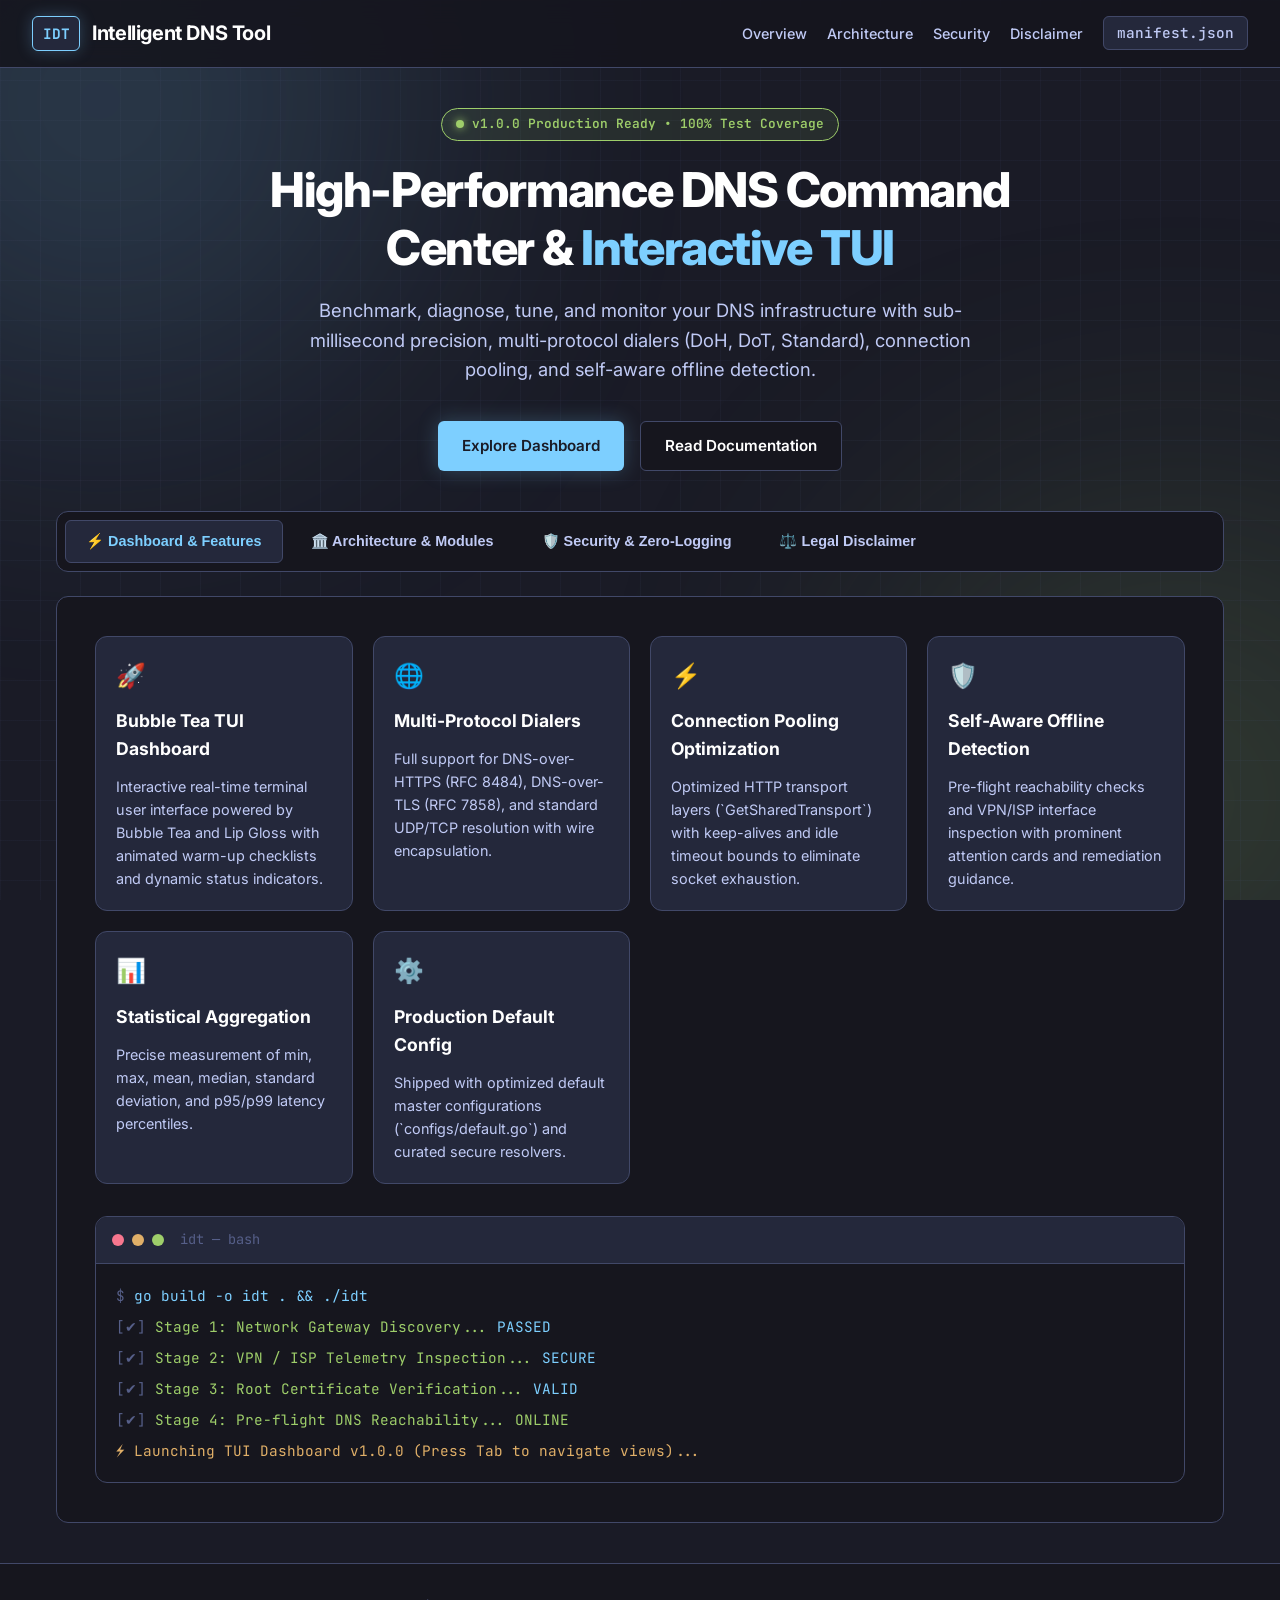
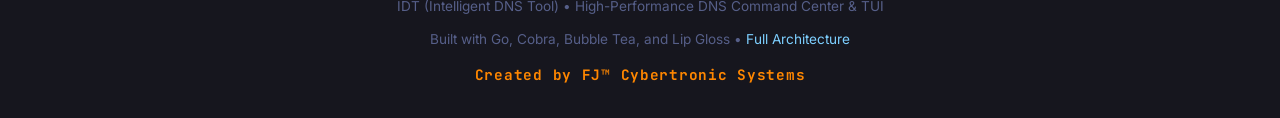
==== commit 533a71d3: "docs(web): make index.html fully mobile-friendly and add FJ-Cybertronic Systems vintage orange brand" ====
--- a/docs/index.html
+++ b/docs/index.html
@@ -86,7 +86,7 @@
 
   /* Header & Navigation */
   header {
-    background: rgba(22, 22, 30, 0.85);
+    background: rgba(22, 22, 30, 0.9);
     backdrop-filter: blur(12px);
     border-bottom: 1px solid var(--border);
     position: sticky;
@@ -96,6 +96,8 @@
     display: flex;
     justify-content: space-between;
     align-items: center;
+    flex-wrap: wrap;
+    gap: 1rem;
   }
 
   .logo-area {
@@ -125,9 +127,10 @@
 
   .nav-links {
     display: flex;
-    gap: 1.5rem;
+    gap: 1.25rem;
     list-style: none;
     align-items: center;
+    flex-wrap: wrap;
   }
 
   .nav-links a {
@@ -146,7 +149,7 @@
     background: var(--bg-elevated);
     border: 1px solid var(--border);
     color: var(--accent);
-    padding: 0.5rem 1rem;
+    padding: 0.4rem 0.8rem;
     border-radius: var(--radius-sm);
     font-family: var(--font-mono);
     font-size: 0.85rem;
@@ -164,12 +167,12 @@
   main {
     max-width: 1200px;
     margin: 0 auto;
-    padding: 3rem 1.5rem;
+    padding: 2.5rem 1rem;
     width: 100%;
     flex: 1;
     display: flex;
     flex-direction: column;
-    gap: 3rem;
+    gap: 2.5rem;
   }
 
   /* Hero Section */
@@ -204,7 +207,7 @@
   }
 
   .hero h1 {
-    font-size: 3rem;
+    font-size: clamp(2rem, 5vw, 3rem);
     font-weight: 800;
     color: var(--fg-bright);
     letter-spacing: -0.03em;
@@ -217,16 +220,19 @@
   }
 
   .hero p {
-    font-size: 1.15rem;
+    font-size: clamp(1rem, 2vw, 1.15rem);
     color: var(--fg);
     max-width: 700px;
     font-weight: 400;
+    padding: 0 0.5rem;
   }
 
   .hero-actions {
     display: flex;
     gap: 1rem;
     margin-top: 1rem;
+    flex-wrap: wrap;
+    justify-content: center;
   }
 
   .btn {
@@ -278,6 +284,7 @@
     border-radius: var(--radius);
     border: 1px solid var(--border);
     overflow-x: auto;
+    -webkit-overflow-scrolling: touch;
   }
 
   .tab-btn {
@@ -291,6 +298,7 @@
     cursor: pointer;
     transition: all 0.2s;
     white-space: nowrap;
+    flex-shrink: 0;
   }
 
   .tab-btn:hover {
@@ -309,7 +317,7 @@
     background: var(--bg-card);
     border: 1px solid var(--border);
     border-radius: var(--radius);
-    padding: 2.5rem;
+    padding: clamp(1.25rem, 3vw, 2.5rem);
     animation: fadeIn 0.3s ease;
   }
 
@@ -327,15 +335,15 @@
   /* Feature Grid Cards */
   .feature-grid {
     display: grid;
-    grid-template-columns: repeat(auto-fit, minmax(280px, 1fr));
-    gap: 1.5rem;
+    grid-template-columns: repeat(auto-fit, minmax(250px, 1fr));
+    gap: 1.25rem;
   }
 
   .card {
     background: var(--bg-elevated);
     border: 1px solid var(--border);
     border-radius: var(--radius);
-    padding: 1.5rem;
+    padding: 1.25rem;
     display: flex;
     flex-direction: column;
     gap: 0.75rem;
@@ -369,6 +377,7 @@
     border-radius: var(--radius);
     overflow: hidden;
     font-family: var(--font-mono);
+    max-width: 100%;
   }
 
   .terminal-header {
@@ -397,12 +406,13 @@
   }
 
   .terminal-body {
-    padding: 1.5rem;
-    font-size: 0.9rem;
+    padding: 1.25rem;
+    font-size: clamp(0.8rem, 2vw, 0.9rem);
     color: var(--success);
     display: flex;
     flex-direction: column;
     gap: 0.5rem;
+    overflow-x: auto;
   }
 
   .terminal-body .cmd { color: var(--accent); }
@@ -412,7 +422,7 @@
   /* Architecture & Stats table */
   .spec-grid {
     display: grid;
-    grid-template-columns: repeat(auto-fit, minmax(220px, 1fr));
+    grid-template-columns: repeat(auto-fit, minmax(200px, 1fr));
     gap: 1rem;
   }
 
@@ -442,13 +452,13 @@
   footer {
     background: var(--bg-card);
     border-top: 1px solid var(--border);
-    padding: 2rem;
+    padding: 2rem 1rem;
     text-align: center;
     font-size: 0.85rem;
     color: var(--fg-muted);
     display: flex;
     flex-direction: column;
-    gap: 0.5rem;
+    gap: 0.75rem;
     align-items: center;
   }
 
@@ -459,6 +469,43 @@
 
   footer a:hover {
     text-decoration: underline;
+  }
+
+  .brand-signature {
+    color: #ff8700;
+    font-weight: 700;
+    font-family: var(--font-mono);
+    letter-spacing: 0.05em;
+    font-size: 0.9rem;
+  }
+
+  /* Responsive Adjustments */
+  @media (max-width: 768px) {
+    header {
+      padding: 0.75rem 1rem;
+      justify-content: center;
+      text-align: center;
+    }
+
+    .logo-area {
+      justify-content: center;
+      width: 100%;
+    }
+
+    .nav-links {
+      justify-content: center;
+      width: 100%;
+      gap: 1rem;
+    }
+
+    main {
+      padding: 1.5rem 0.75rem;
+      gap: 2rem;
+    }
+
+    .tab-content {
+      padding: 1rem;
+    }
   }
 </style>
 </head>
@@ -633,6 +680,7 @@
   <footer>
     <div>IDT (Intelligent DNS Tool) • High-Performance DNS Command Center & TUI</div>
     <div>Built with Go, Cobra, Bubble Tea, and Lip Gloss • <a href="DOCUMENTATION.md">Full Architecture</a></div>
+    <div class="brand-signature">Created by FJ™ Cybertronic Systems</div>
   </footer>
 
   <script>
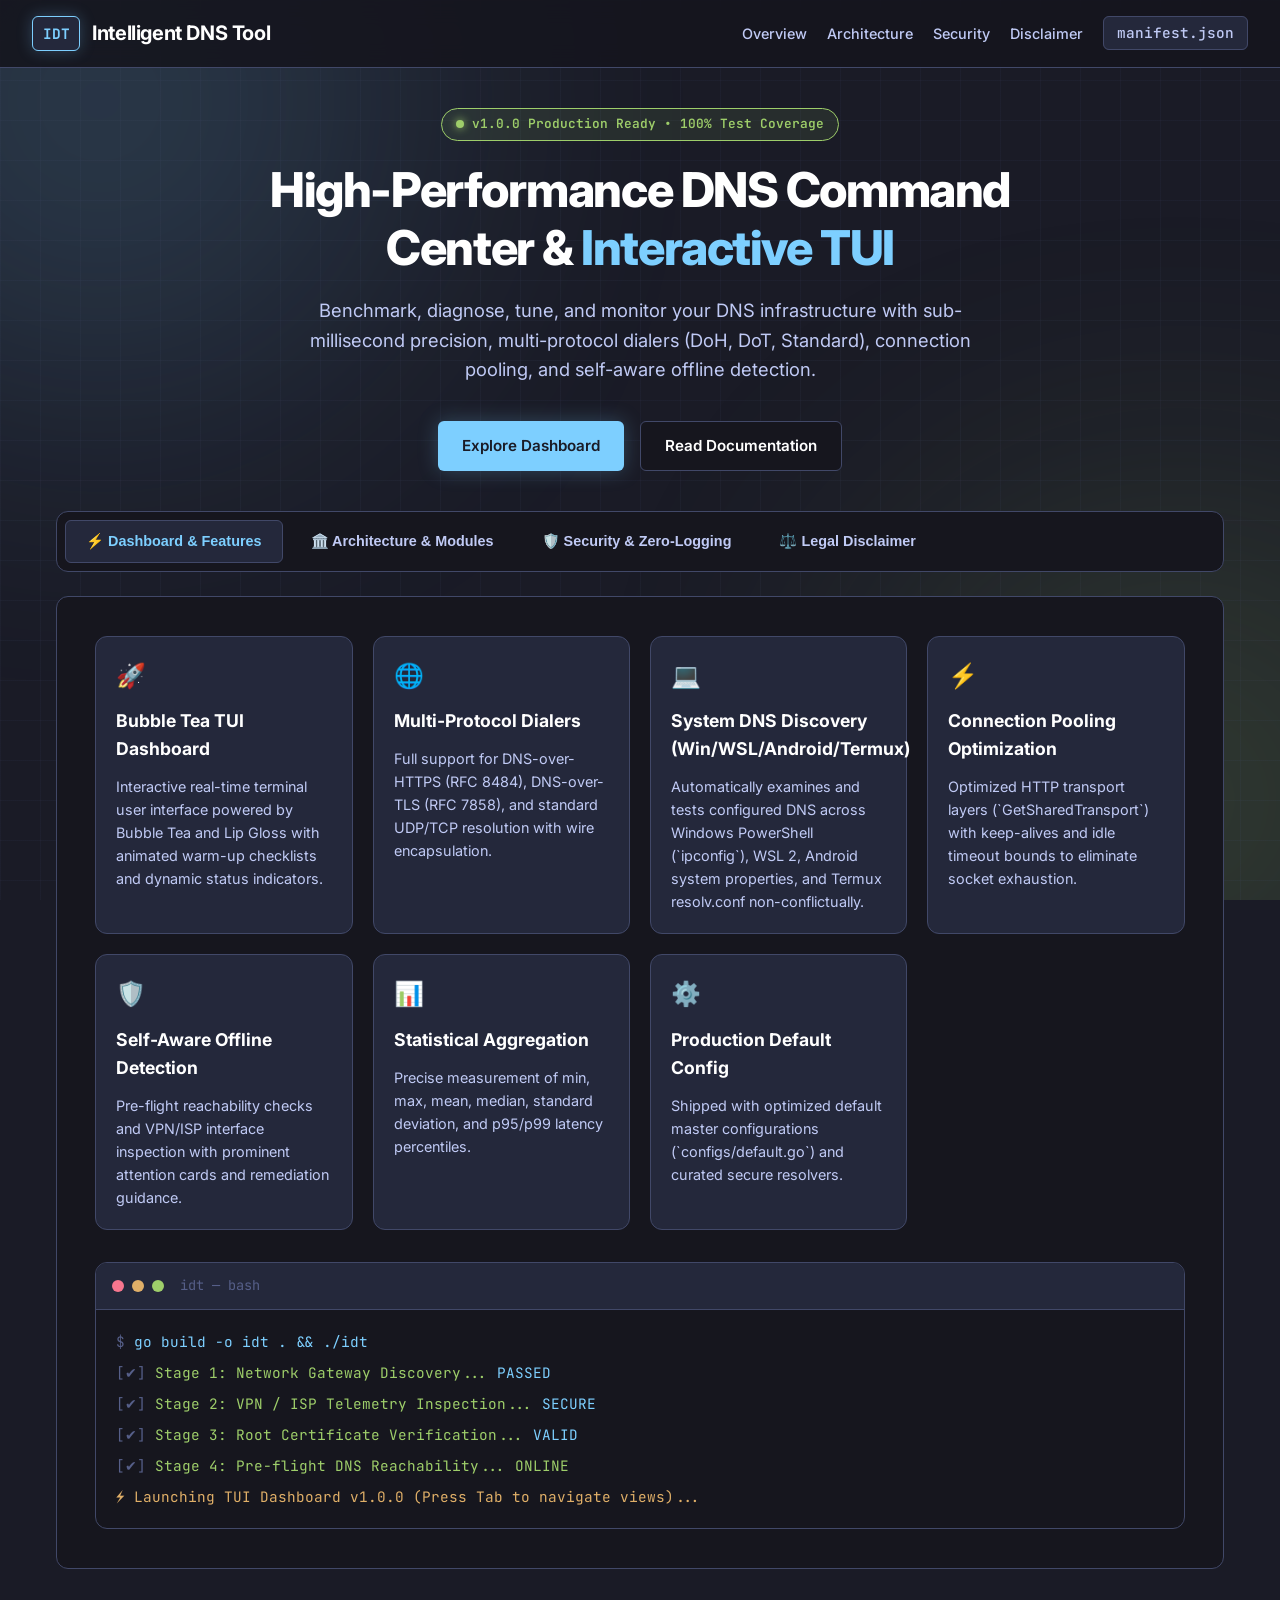
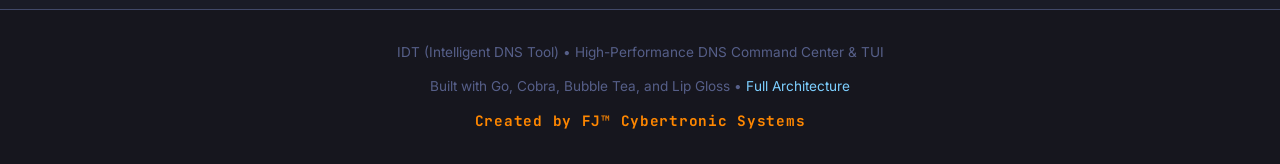
==== commit 06bf4ad0: "feat: Intelligent DNS Tool (IDT) system DNS discovery, enterprise simulation suite, rate-limiting, a" ====
--- a/docs/index.html
+++ b/docs/index.html
@@ -572,6 +572,11 @@
             <p>Full support for DNS-over-HTTPS (RFC 8484), DNS-over-TLS (RFC 7858), and standard UDP/TCP resolution with wire encapsulation.</p>
           </div>
           <div class="card">
+            <div class="card-icon">💻</div>
+            <h3>System DNS Discovery (Win/WSL/Android/Termux)</h3>
+            <p>Automatically examines and tests configured DNS across Windows PowerShell (`ipconfig`), WSL 2, Android system properties, and Termux resolv.conf non-conflictually.</p>
+          </div>
+          <div class="card">
             <div class="card-icon">⚡</div>
             <h3>Connection Pooling Optimization</h3>
             <p>Optimized HTTP transport layers (`GetSharedTransport`) with keep-alives and idle timeout bounds to eliminate socket exhaustion.</p>
